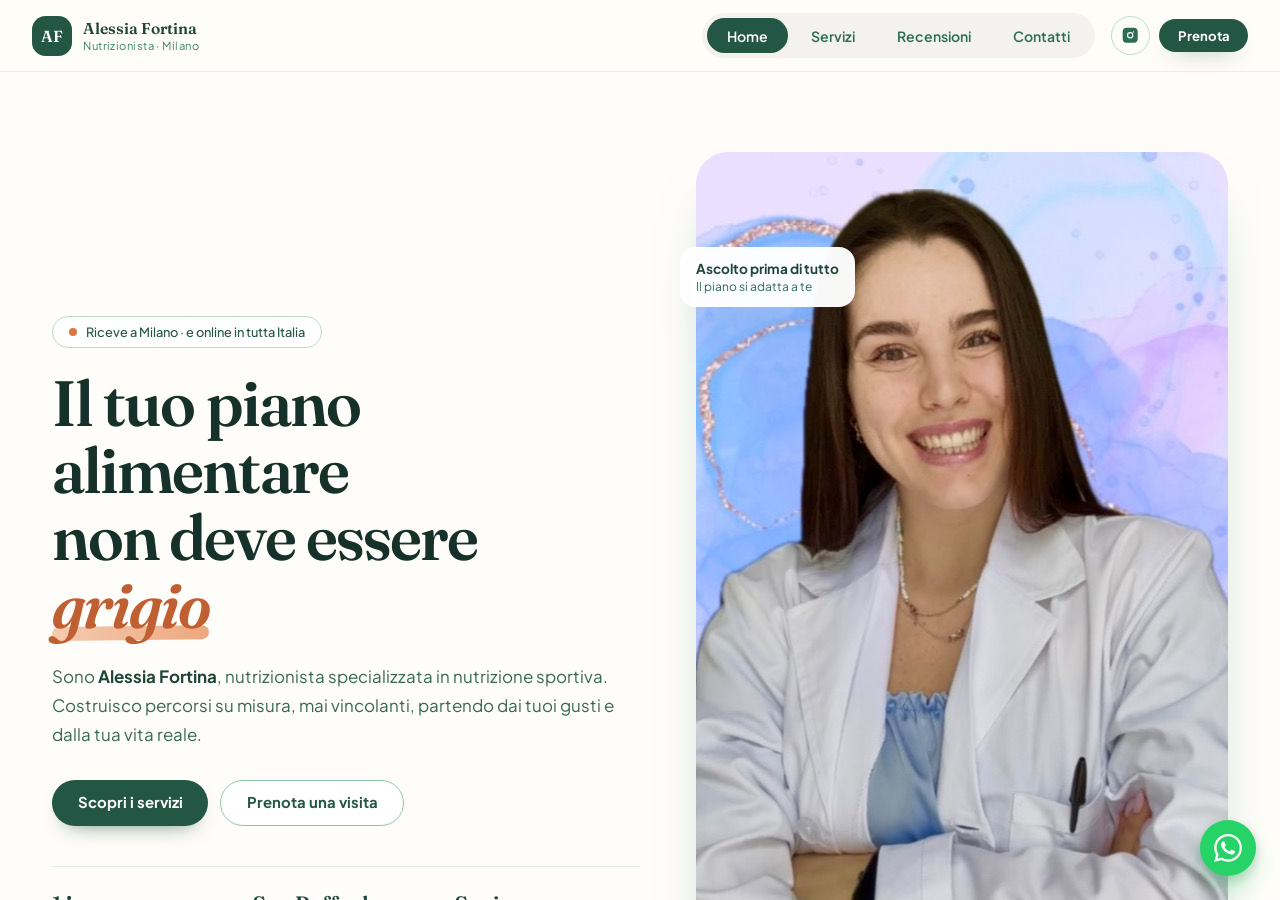
==== index.html @ 35c45318 "feat: add floating whatsapp CTA, service preselection and tax deductibility badges Pulsante WhatsApp" ====
<!DOCTYPE html>
<html lang="it">
<head>
<meta charset="UTF-8" />
<meta name="viewport" content="width=device-width, initial-scale=1.0, viewport-fit=cover" />
<title>Dott.ssa Alessia Fortina | Nutrizionista a Milano e online</title>
<meta name="description" content="Nutrizionista a Milano specializzata in nutrizione sportiva. Piani alimentari personalizzati, mai restrittivi, costruiti insieme a te. Visite in studio in Via Livigno 26 e consulenze online." />
<meta name="author" content="Dott.ssa Alessia Fortina" />
<meta name="robots" content="index, follow" />
<meta name="theme-color" content="#16302a" />

<!-- ==========================================================================
     URL ASSOLUTI — UNICO PUNTO DA AGGIORNARE AL PASSAGGIO AL DOMINIO CLIENTE.
     I social crawler (WhatsApp, Instagram, Facebook, X) NON risolvono i
     percorsi relativi: og:url, og:image e canonical devono restare assoluti.
     Al cambio dominio sostituire le occorrenze qui sotto con
     https://www.alessiafortinanutrizionista.it/ — vedi DEPLOY.md.
     ========================================================================== -->
<link rel="canonical" href="https://dancerinho.github.io/sito-nutrizionista/" />

<meta property="og:type" content="website" />
<meta property="og:site_name" content="Dott.ssa Alessia Fortina — Nutrizionista" />
<meta property="og:locale" content="it_IT" />
<meta property="og:url" content="https://dancerinho.github.io/sito-nutrizionista/" />
<meta property="og:title" content="Dott.ssa Alessia Fortina | Nutrizionista a Milano" />
<meta property="og:description" content="Piani alimentari su misura, mai «grigi». Nutrizione sportiva, percorsi vegetariani e consulenze online. Studio a Milano, Via Livigno 26." />
<meta property="og:image" content="https://dancerinho.github.io/sito-nutrizionista/assets/alessia-fortina.jpg" />
<meta property="og:image:width" content="949" />
<meta property="og:image:height" content="949" />
<meta property="og:image:alt" content="Dott.ssa Alessia Fortina, nutrizionista a Milano" />

<meta name="twitter:card" content="summary_large_image" />
<meta name="twitter:title" content="Dott.ssa Alessia Fortina | Nutrizionista a Milano" />
<meta name="twitter:description" content="Piani alimentari su misura, mai «grigi». Nutrizione sportiva, percorsi vegetariani e consulenze online." />
<meta name="twitter:image" content="https://dancerinho.github.io/sito-nutrizionista/assets/alessia-fortina.jpg" />

<link rel="preconnect" href="https://fonts.googleapis.com" />
<link rel="preconnect" href="https://fonts.gstatic.com" crossorigin />
<link rel="preconnect" href="https://images.unsplash.com" />
<link href="https://fonts.googleapis.com/css2?family=Fraunces:ital,opsz,wght@0,9..144,400;0,9..144,500;0,9..144,600;0,9..144,700;1,9..144,400;1,9..144,600&family=Plus+Jakarta+Sans:wght@300;400;500;600;700;800&display=swap" rel="stylesheet" />

<link rel="stylesheet" href="style.css?v=202609072112" />

<script type="application/ld+json">
{
  "@context": "https://schema.org",
  "@type": "Nutritionist",
  "name": "Dott.ssa Alessia Fortina",
  "description": "Nutrizionista a Milano specializzata in nutrizione sportiva. Piani alimentari personalizzati e consulenze online.",
  "url": "https://dancerinho.github.io/sito-nutrizionista/",
  "image": "https://dancerinho.github.io/sito-nutrizionista/assets/alessia-fortina.jpg",
  "address": {
    "@type": "PostalAddress",
    "streetAddress": "Via Livigno 26",
    "addressLocality": "Milano",
    "postalCode": "20158",
    "addressCountry": "IT"
  },
  "areaServed": "Milano",
  "availableService": [
    { "@type": "MedicalProcedure", "name": "Prima visita nutrizionale" },
    { "@type": "MedicalProcedure", "name": "Visita di controllo" },
    { "@type": "MedicalProcedure", "name": "Consulenza online" },
    { "@type": "MedicalProcedure", "name": "Piano nutrizionale personalizzato" },
    { "@type": "MedicalProcedure", "name": "Dieta per sportivi" },
    { "@type": "MedicalProcedure", "name": "Dieta vegetariana" },
    { "@type": "MedicalProcedure", "name": "Analisi della composizione corporea" },
    { "@type": "MedicalProcedure", "name": "Bioimpedenziometria" }
  ],
  "sameAs": [
    "https://www.instagram.com/nutrizionista_alessiafortina/",
    "https://www.miodottore.it/profilo/alessia-fortina"
  ]
}
</script>
</head>

<body>

<!-- ======================= TOP BAR ======================= -->
<header class="app-bar">
  <a draggable="false" class="brand" href="#home" data-nav="home">
    <span class="brand-mark">AF</span>
    <span class="brand-text">
      <span class="brand-name">Alessia Fortina</span>
      <span class="brand-role">Nutrizionista · Milano</span>
    </span>
  </a>

  <nav class="tabs" aria-label="Navigazione principale">
    <span class="tab-pill" aria-hidden="true"></span>
    <a draggable="false" href="#home"       data-nav="home"       class="tab">Home</a>
    <a draggable="false" href="#servizi"    data-nav="servizi"    class="tab">Servizi</a>
    <a draggable="false" href="#recensioni" data-nav="recensioni" class="tab">Recensioni</a>
    <a draggable="false" href="#contatti"   data-nav="contatti"   class="tab">Contatti</a>
  </nav>

  <div class="bar-actions">
    <a draggable="false" href="https://www.instagram.com/nutrizionista_alessiafortina/" target="_blank" rel="noopener"
       class="icon-btn" aria-label="Instagram di Alessia Fortina">
      <svg viewBox="0 0 24 24" fill="currentColor" aria-hidden="true"><path d="M12 2.16c3.2 0 3.58.01 4.85.07 3.25.15 4.77 1.69 4.92 4.92.06 1.27.07 1.65.07 4.85s-.01 3.58-.07 4.85c-.15 3.23-1.66 4.77-4.92 4.92-1.27.06-1.64.07-4.85.07s-3.58-.01-4.85-.07c-3.26-.15-4.77-1.7-4.92-4.92C2.17 15.58 2.16 15.2 2.16 12s.01-3.58.07-4.85c.15-3.23 1.66-4.77 4.92-4.92C8.42 2.17 8.8 2.16 12 2.16zm0 5.68a4.16 4.16 0 100 8.32 4.16 4.16 0 000-8.32zm0 6.86a2.7 2.7 0 110-5.4 2.7 2.7 0 010 5.4zm4.33-8a.97.97 0 100 1.94.97.97 0 000-1.94z"/></svg>
    </a>
    <a draggable="false" href="#contatti" data-nav="contatti" class="btn btn-primary btn-sm hide-mobile">Prenota</a>

    <button id="burger" class="burger" aria-label="Apri il menu" aria-expanded="false" aria-controls="drawer">
      <span></span><span></span><span></span>
    </button>
  </div>
</header>

<!-- ======================= DRAWER MOBILE ======================= -->
<div id="drawer" class="drawer" role="dialog" aria-modal="true" aria-label="Menu di navigazione" hidden>
  <nav class="drawer-nav">
    <a draggable="false" href="#home"       data-nav="home"       class="drawer-link"><span class="drawer-idx">01</span> Home</a>
    <a draggable="false" href="#servizi"    data-nav="servizi"    class="drawer-link"><span class="drawer-idx">02</span> Servizi</a>
    <a draggable="false" href="#recensioni" data-nav="recensioni" class="drawer-link"><span class="drawer-idx">03</span> Recensioni</a>
    <a draggable="false" href="#contatti"   data-nav="contatti"   class="drawer-link"><span class="drawer-idx">04</span> Contatti</a>
  </nav>
  <div class="drawer-foot">
    <a draggable="false" href="https://www.instagram.com/nutrizionista_alessiafortina/" target="_blank" rel="noopener">@nutrizionista_alessiafortina</a>
    <p>Metodo Salute · Via Livigno 26, Milano</p>
  </div>
</div>

<!-- ======================= APP ======================= -->
<main id="app">

<!-- ---------------------- VISTA: HOME ---------------------- -->
<section class="view" data-view="home" aria-label="Home">
  <div class="view-inner">

    <!-- ===== HERO ===== -->
    <div class="hero-grid">
      <div class="hero-copy">
        <span class="status-chip" data-anim="left">
          <span class="status-dot"></span> Riceve a Milano · e online in tutta Italia
        </span>

        <h1 class="hero-title" data-anim="left" data-delay="120">
          Il tuo piano alimentare<br />
          non deve essere <em>grigio</em>
        </h1>

        <p class="hero-sub" data-anim="left" data-delay="240">
          Sono <strong>Alessia Fortina</strong>, nutrizionista specializzata in nutrizione sportiva.
          Costruisco percorsi su misura, mai vincolanti, partendo dai tuoi gusti e dalla tua vita reale.
        </p>

        <div class="hero-cta" data-anim="left" data-delay="360">
          <a draggable="false" href="#servizi" data-nav="servizi" class="btn btn-primary">Scopri i servizi</a>
          <a draggable="false" href="#contatti" data-nav="contatti" class="btn btn-ghost">Prenota una visita</a>
        </div>

        <dl class="cred-row" data-anim="left" data-delay="480">
          <div><dt>14</dt><dd>recensioni verificate</dd></div>
          <div><dt>San Raffaele</dt><dd>Laurea Magistrale</dd></div>
          <div><dt>Sanis</dt><dd>Master nutrizione sportiva</dd></div>
        </dl>
      </div>

      <div class="hero-visual" data-anim="right" data-delay="120">
        <figure class="hero-frame">
          <img draggable="false" src="assets/alessia-fortina.jpg"
               alt="Ritratto della Dott.ssa Alessia Fortina, nutrizionista" width="949" height="949" loading="eager" />
        </figure>
        <span class="float-badge">
          <b>Ascolto prima di tutto</b>
          Il piano si adatta a te
        </span>
      </div>
    </div>

    <!-- ===== CHI SONO / FILOSOFIA ===== -->
    <section class="block" aria-labelledby="chi-sono-title">
      <header class="block-head">
        <span class="eyebrow" data-anim="left">Chi sono</span>
        <h2 id="chi-sono-title" class="block-title" data-anim="left" data-delay="120">
          Da anni nel mondo del fitness,<br />sempre dalla parte di chi <em>si mette in gioco</em>
        </h2>
      </header>

      <div class="bio-grid">
        <div class="bio-main">
          <p class="lede" data-anim="left" data-delay="120">
            Sono una nutrizionista e lavoro nel campo del fitness da anni. Sono giovane nel settore, ma è proprio
            questo che mi spinge a sperimentare, a mettermi in gioco e a costruire un legame vero con chi ho
            davanti: il risultato si raggiunge <strong>insieme</strong>, mai da soli.
          </p>

          <blockquote class="pull-quote" data-anim="left" data-delay="240">
            <p>Non uso piani alimentari <em>“grigi”</em> e troppo vincolanti: amo chi comunica, perché è così che
            riesco ad adattare e personalizzare al meglio.</p>
            <cite>— Dott.ssa Alessia Fortina</cite>
          </blockquote>
        </div>

        <div class="edu-stack" data-anim="right" data-delay="240">
          <div class="edu-card">
            <span class="edu-kicker">Formazione</span>
            <b>Università San Raffaele</b>
            <span>Laurea Magistrale in Nutrizione Umana, Roma</span>
          </div>
          <div class="edu-card edu-card--accent">
            <span class="edu-kicker">Specializzazione</span>
            <b>Sanis</b>
            <span>Master in Nutrizione Sportiva</span>
          </div>
        </div>
      </div>

      <div class="pillars">
        <div class="pillar" data-anim="up" data-delay="120">
          <b>Personalizzazione</b>
          <span>Il piano nasce dai tuoi gusti, dai tuoi orari e dai tuoi allenamenti.</span>
        </div>
        <div class="pillar" data-anim="up" data-delay="240">
          <b>Dialogo continuo</b>
          <span>Ci confrontiamo e correggiamo. Nessuna regola calata dall'alto.</span>
        </div>
        <div class="pillar" data-anim="up" data-delay="360">
          <b>Sostenibilità</b>
          <span>Risultati che restano, perché si integrano nella tua quotidianità.</span>
        </div>
      </div>
    </section>

    <!-- ===== IL METODO ===== -->
    <section class="block" aria-labelledby="metodo-title">
      <header class="block-head">
        <span class="eyebrow" data-anim="left">Come funziona</span>
        <h2 id="metodo-title" class="block-title" data-anim="left" data-delay="120">Il metodo, in <em>tre passi</em></h2>
      </header>

      <ol class="steps">
        <li class="step" data-anim="up" data-delay="120">
          <span class="step-n">01</span>
          <b>Primo colloquio e misurazioni</b>
          <p>Storia, abitudini e obiettivi. Poi misuriamo: composizione corporea e dati antropometrici.</p>
        </li>
        <li class="step" data-anim="up" data-delay="240">
          <span class="step-n">02</span>
          <b>Il piano, costruito su misura</b>
          <p>Vario e sostenibile, calibrato sui tuoi gusti e allenamenti, con alternative reali per ogni pasto.</p>
        </li>
        <li class="step" data-anim="up" data-delay="360">
          <span class="step-n">03</span>
          <b>Controlli e adattamenti</b>
          <p>Leggiamo i progressi e correggiamo ciò che non funziona. Il confronto costante fa la differenza.</p>
        </li>
      </ol>
    </section>

    <!-- ===== BANNER PUNTI DI FORZA ===== -->
    <aside class="banner" data-anim="up" data-delay="120">
      <div class="banner-copy">
        <h2>Pronta ad ascoltarti, <em>ovunque tu sia</em></h2>
        <p>In studio a Milano o in videochiamata. Percorsi per sportivi, piani vegetariani e programmi
           personalizzati anche in presenza di patologie accertate.</p>
      </div>
      <ul class="banner-points">
        <li>Nessuna dieta punitiva</li>
        <li>Piani adattati ai tuoi gusti</li>
        <li>Consulenze online da 50&thinsp;€</li>
      </ul>
      <a draggable="false" href="#servizi" data-nav="servizi" class="btn btn-accent">Esplora i servizi</a>
    </aside>

  </div>
</section>

<!-- ---------------------- VISTA: SERVIZI ---------------------- -->
<section class="view" data-view="servizi" aria-label="Servizi">
  <div class="view-inner">
    <header class="view-head">
      <span class="eyebrow" data-anim="left">Servizi e prestazioni</span>
      <h2 class="view-title" data-anim="left" data-delay="120">Percorsi che <em>partono da te</em></h2>
      <p class="view-sub" data-anim="left" data-delay="240">
        In studio a Milano o comodamente online. Ogni prestazione copre una fase diversa del percorso.
      </p>

      <aside class="tax-note" data-anim="up" data-delay="360">
        <span class="tax-note-ico" aria-hidden="true">
          <svg viewBox="0 0 24 24" fill="none" stroke="currentColor" stroke-width="1.8" stroke-linecap="round" stroke-linejoin="round">
            <path d="M9 12l2 2 4-4" />
            <path d="M12 3l7.5 3v5.5c0 4.4-3 8.3-7.5 9.5-4.5-1.2-7.5-5.1-7.5-9.5V6L12 3z" />
          </svg>
        </span>
        <p>
          <strong>Spesa sanitaria detraibile.</strong> Tutte le prestazioni e le visite nutrizionali sono
          esenti IVA (art. 10 DPR 633/72) e detraibili al 19% tramite Modello 730 / Redditi PF, senza
          obbligo di prescrizione medica e con pagamento tracciato.
        </p>
      </aside>
    </header>

    <!-- CATEGORIA 1 -->
    <section class="cat" aria-labelledby="cat-1">
      <div class="cat-head" data-anim="left" data-delay="120">
        <span class="cat-num">01</span>
        <h3 id="cat-1">Percorsi e visite</h3>
      </div>

      <div class="card-grid">
        <article class="svc" data-anim="up" data-delay="120">
          <div class="svc-media">
            <img draggable="false" src="https://images.unsplash.com/photo-1490645935967-10de6ba17061?auto=format&fit=crop&w=600&q=80" alt="Piatto sano e bilanciato" loading="lazy" />
          </div>
          <div class="svc-body">
            <span class="badge">Percorsi e visite</span>
            <h4>Prima visita nutrizionale</h4>
            <p>Anamnesi completa, abitudini, obiettivi e valutazione della composizione corporea. Si esce con una direzione chiara e condivisa.</p>
          </div>
          <div class="svc-foot">
            <div class="svc-price">
              <span class="price">120&thinsp;€ <small>60 min</small></span>
              <span class="tax-badge">Detraibile 19%</span>
            </div>
            <a draggable="false" href="#contatti" data-nav="contatti"
               data-service-target="prima-visita"
               class="btn btn-primary btn-sm svc-cta">Prenota questo percorso</a>
          </div>
        </article>

        <article class="svc svc--featured" data-anim="up" data-delay="240">
          <span class="ribbon">Il più richiesto</span>
          <div class="svc-media">
            <img draggable="false" src="https://images.unsplash.com/photo-1512621776951-a57141f2eefd?auto=format&fit=crop&w=600&q=80" alt="Alimentazione sana e bilanciata" loading="lazy" />
          </div>
          <div class="svc-body">
            <span class="badge badge--accent">Percorsi e visite</span>
            <h4>Visita di controllo</h4>
            <p>Rivediamo i dati, ascoltiamo cosa ha funzionato e adattiamo il piano. È qui che il programma diventa davvero tuo.</p>
          </div>
          <div class="svc-foot">
            <div class="svc-price">
              <span class="price">100&thinsp;€</span>
              <span class="tax-badge">Detraibile 19%</span>
            </div>
            <a draggable="false" href="#contatti" data-nav="contatti"
               data-service-target="controllo"
               class="btn btn-primary btn-sm svc-cta">Prenota questo percorso</a>
          </div>
        </article>

        <article class="svc" data-anim="up" data-delay="360">
          <div class="svc-media">
            <img draggable="false" src="https://images.unsplash.com/photo-1511690656952-34342bb7c2f2?auto=format&fit=crop&w=600&q=80" alt="Alimentazione consapevole" loading="lazy" />
          </div>
          <div class="svc-body">
            <span class="badge">Ovunque tu sia</span>
            <h4>Consulenza online</h4>
            <p>Stesso metodo, in videochiamata. Ideale se viaggi spesso o non sei a Milano.</p>
          </div>
          <div class="svc-foot">
            <div class="svc-price">
              <span class="price">50&thinsp;€</span>
              <span class="tax-badge">Detraibile 19%</span>
            </div>
            <a draggable="false" href="#contatti" data-nav="contatti"
               data-service-target="online"
               class="btn btn-primary btn-sm svc-cta">Prenota questo percorso</a>
          </div>
        </article>
      </div>
    </section>

    <!-- CATEGORIA 2 -->
    <section class="cat" aria-labelledby="cat-2">
      <div class="cat-head" data-anim="left" data-delay="120">
        <span class="cat-num">02</span>
        <h3 id="cat-2">Piani nutrizionali</h3>
      </div>

      <div class="card-grid">
        <article class="svc" data-anim="up" data-delay="120">
          <div class="svc-media">
            <img draggable="false" src="https://images.unsplash.com/photo-1546069901-ba9599a7e63c?auto=format&fit=crop&w=600&q=80" alt="Bowl di verdure e cereali" loading="lazy" />
          </div>
          <div class="svc-body">
            <span class="badge">Su misura</span>
            <h4>Piano nutrizionale personalizzato</h4>
            <p>Il programma costruito sulle tue esigenze, anche in presenza di patologie accertate documentate.</p>
          </div>
          <div class="svc-foot">
            <div class="svc-price">
              <span class="price">100&thinsp;€</span>
              <span class="tax-badge">Detraibile 19%</span>
            </div>
            <a draggable="false" href="#contatti" data-nav="contatti"
               data-service-target="piano-personalizzato"
               class="btn btn-primary btn-sm svc-cta">Richiedi questo percorso</a>
          </div>
        </article>

        <article class="svc" data-anim="up" data-delay="240">
          <div class="svc-media">
            <img draggable="false" src="https://images.unsplash.com/photo-1558017487-06bf9f82613a?auto=format&fit=crop&w=600&q=80" alt="Attrezzi per l'allenamento" loading="lazy" />
          </div>
          <div class="svc-body">
            <span class="badge badge--dark">Sport &amp; performance</span>
            <h4>Dieta per sportivi</h4>
            <p>Nutrizione calibrata su carichi, timing e obiettivi di performance o composizione corporea.</p>
          </div>
          <div class="svc-foot">
            <div class="svc-price">
              <span class="price">120&thinsp;€</span>
              <span class="tax-badge">Detraibile 19%</span>
            </div>
            <a draggable="false" href="#contatti" data-nav="contatti"
               data-service-target="sportivi"
               class="btn btn-primary btn-sm svc-cta">Richiedi questo percorso</a>
          </div>
        </article>

        <article class="svc" data-anim="up" data-delay="360">
          <div class="svc-media">
            <img draggable="false" src="https://images.unsplash.com/photo-1466637574441-749b8f19452f?auto=format&fit=crop&w=600&q=80" alt="Verdure fresche di stagione" loading="lazy" />
          </div>
          <div class="svc-body">
            <span class="badge">Scelta etica</span>
            <h4>Dieta vegetariana</h4>
            <p>Equilibrio di proteine, ferro e B12 senza rinunciare alla tua scelta etica o alimentare.</p>
          </div>
          <div class="svc-foot">
            <div class="svc-price">
              <span class="price">120&thinsp;€</span>
              <span class="tax-badge">Detraibile 19%</span>
            </div>
            <a draggable="false" href="#contatti" data-nav="contatti"
               data-service-target="vegetariana"
               class="btn btn-primary btn-sm svc-cta">Richiedi questo percorso</a>
          </div>
        </article>
      </div>
    </section>

    <!-- CATEGORIA 3 -->
    <section class="cat" aria-labelledby="cat-3">
      <div class="cat-head" data-anim="left" data-delay="120">
        <span class="cat-num">03</span>
        <h3 id="cat-3">Valutazioni strumentali</h3>
      </div>

      <p class="cat-intro" data-anim="left" data-delay="120">
        Dati oggettivi per leggere i progressi, oltre il numero sulla bilancia.
      </p>

      <div class="card-grid card-grid--two">
        <article class="svc svc--plain" data-anim="up" data-delay="240">
          <div class="svc-body">
            <span class="svc-ico" aria-hidden="true">
              <svg viewBox="0 0 24 24" fill="none" stroke="currentColor" stroke-width="1.8" stroke-linecap="round" stroke-linejoin="round">
                <path d="M4 20h16" /><path d="M7.5 20v-6" /><path d="M12 20V5" /><path d="M16.5 20v-9" />
              </svg>
            </span>
            <span class="badge">Valutazione</span>
            <h4>Analisi della composizione corporea</h4>
            <p>Massa magra, massa grassa e distribuzione: la fotografia reale del tuo corpo, non solo il peso.</p>
          </div>
          <div class="svc-foot">
            <div class="svc-price">
              <span class="price">80&thinsp;€</span>
              <span class="tax-badge">Detraibile 19%</span>
            </div>
            <a draggable="false" href="#contatti" data-nav="contatti"
               data-service-target="composizione-corporea"
               class="btn btn-primary btn-sm svc-cta">Prenota questo percorso</a>
          </div>
        </article>

        <article class="svc svc--plain" data-anim="up" data-delay="360">
          <div class="svc-body">
            <span class="svc-ico" aria-hidden="true">
              <svg viewBox="0 0 24 24" fill="none" stroke="currentColor" stroke-width="1.8" stroke-linecap="round" stroke-linejoin="round">
                <path d="M3 12h3.5l2-6 4 12 2.5-6H21" />
              </svg>
            </span>
            <span class="badge">Valutazione</span>
            <h4>Bioimpedenziometria</h4>
            <p>Analisi dell'idratazione e dei compartimenti corporei: rapida, indolore e non invasiva.</p>
          </div>
          <div class="svc-foot">
            <div class="svc-price">
              <span class="price">80&thinsp;€</span>
              <span class="tax-badge">Detraibile 19%</span>
            </div>
            <a draggable="false" href="#contatti" data-nav="contatti"
               data-service-target="bioimpedenziometria"
               class="btn btn-primary btn-sm svc-cta">Prenota questo percorso</a>
          </div>
        </article>
      </div>
    </section>

    <p class="fine-print" data-anim="up" data-delay="240">
      I prezzi indicati sono quelli pubblicati sul profilo MioDottore e possono variare in base al percorso concordato.
    </p>
  </div>
</section>

<!-- ---------------------- VISTA: RECENSIONI ---------------------- -->
<section class="view view--dark" data-view="recensioni" aria-label="Recensioni">
  <div class="view-inner">
    <header class="view-head view-head--split">
      <div>
        <span class="eyebrow eyebrow--light" data-anim="left">Dicono di me</span>
        <h2 class="view-title view-title--light" data-anim="left" data-delay="120">
          Le parole di chi <em>ha già iniziato</em>
        </h2>
      </div>
      <a draggable="false" href="https://www.miodottore.it/profilo/alessia-fortina#profile-reviews" target="_blank" rel="noopener"
         class="verify-badge" data-anim="right" data-delay="240">
        <span class="verify-star" aria-hidden="true">★</span>
        <span class="verify-text">
          <b>14 recensioni verificate</b>
          <span>Leggile tutte su MioDottore →</span>
        </span>
      </a>
    </header>

    <div class="quotes">
      <figure class="quote" data-anim="up" data-delay="120">
        <blockquote>Competente, preparata e disponibile. La migliore nutrizionista che ho trovato. Ha sempre una parola gentile anche quando le cose non vanno come dovrebbero, incoraggia e sprona a proseguire il percorso intrapreso. Adatta il piano ai gusti, alle capacità (le mie molto scarse!) espresse ed è così più facile da seguire.</blockquote>
        <figcaption><span class="avatar">EP</span><span class="who"><b>EP</b><small>Visita di controllo · 12 marzo 2025</small></span></figcaption>
      </figure>

      <figure class="quote" data-anim="up" data-delay="240">
        <blockquote>Giovane nutrizionista molto preparata e piena di entusiasmo e empatia. Per scelta etica sono vegana e ho trovato molta preparazione sull'argomento. Esci dal controllo motivata e questo aiuta per il raggiungimento dell'obiettivo! Brava Alessia!</blockquote>
        <figcaption><span class="avatar">TP</span><span class="who"><b>Tiziana d.P</b><small>Visita di controllo · 8 marzo 2025</small></span></figcaption>
      </figure>

      <figure class="quote" data-anim="up" data-delay="360">
        <blockquote>Indiscutibile competenza. Capace nell'ascolto e nella lettura dei dati bio/antropometrici e successiva definizione degli obiettivi di salute ed estetici, mediante piani nutrizionali sani, gustosi, vari e soprattutto sostenibili. Massima disponibilità. Consigliatissima!!!</blockquote>
        <figcaption><span class="avatar">ET</span><span class="who"><b>E.T.</b><small>Visita di controllo · 8 marzo 2025</small></span></figcaption>
      </figure>

      <figure class="quote" data-anim="up" data-delay="480">
        <blockquote>La dottoressa riesce a capire bene il tuo punto di partenza per una dieta più equilibrata. Così, insieme alla palestra, ho perso gradualmente 15 kili da oltre sei mesi e sto molto meglio.</blockquote>
        <figcaption><span class="avatar">FB</span><span class="who"><b>FB</b><small>Prima visita nutrizionale · 21 dicembre 2024</small></span></figcaption>
      </figure>

      <figure class="quote" data-anim="up" data-delay="600">
        <blockquote>Ho chiesto aiuto ad Alessia per una dieta sportiva mirata al raggiungimento di un obiettivo a breve termine. Abbiamo iniziato da poco, ma i risultati non hanno tardato ad arrivare. Consiglio assolutamente per professionalità, empatia ed efficacia.</blockquote>
        <figcaption><span class="avatar">C</span><span class="who"><b>Christian</b><small>Dieta per sportivi · 21 dicembre 2024</small></span></figcaption>
      </figure>

      <figure class="quote" data-anim="up" data-delay="600">
        <blockquote>Prima visita e prima impressione più che positiva! Gentile, professionale e soprattutto disponibile all'ascolto, cosa rara al giorno d'oggi! Non vedo l'ora di scoprire come mi aiuterà ad ottenere i risultati desiderati!</blockquote>
        <figcaption><span class="avatar">GP</span><span class="who"><b>Giulia Priscilla</b><small>Consulenza online · 11 febbraio 2025</small></span></figcaption>
      </figure>
    </div>

    <div class="quotes-cta" data-anim="up" data-delay="240">
      <a draggable="false" href="#contatti" data-nav="contatti" class="btn btn-accent">Inizia il tuo percorso</a>
    </div>
  </div>
</section>

<!-- ---------------------- VISTA: CONTATTI ---------------------- -->
<section class="view" data-view="contatti" aria-label="Contatti">
  <div class="view-inner">
    <header class="view-head">
      <span class="eyebrow" data-anim="left">Contatti e prenotazioni</span>
      <h2 class="view-title" data-anim="left" data-delay="120">Parliamone <em>insieme</em></h2>
      <p class="view-sub" data-anim="left" data-delay="240">
        Raccontami il tuo obiettivo: ti rispondo personalmente per capire quale percorso ha più senso per te.
      </p>
    </header>

    <div class="contact-grid">
      <div class="contact-form-wrap" data-anim="left" data-delay="240">
        <form id="contact-form" novalidate>
          <div class="field-row">
            <div class="field">
              <label for="name">Nome e cognome</label>
              <input type="text" id="name" name="name" placeholder="Come ti chiami?" required />
              <p class="err" data-error-for="name"></p>
            </div>
            <div class="field">
              <label for="email">Email</label>
              <input type="email" id="email" name="email" placeholder="latua@email.com" required />
              <p class="err" data-error-for="email"></p>
            </div>
          </div>

          <div class="field">
            <label for="servizio">Di cosa hai bisogno?</label>
            <select id="servizio" name="servizio">
              <option value="prima-visita">Prima visita nutrizionale</option>
              <option value="controllo">Visita di controllo</option>
              <option value="online">Consulenza online</option>
              <option value="piano-personalizzato">Piano nutrizionale personalizzato</option>
              <option value="sportivi">Dieta per sportivi</option>
              <option value="vegetariana">Dieta vegetariana</option>
              <option value="composizione-corporea">Analisi della composizione corporea</option>
              <option value="bioimpedenziometria">Bioimpedenziometria</option>
              <option value="altro">Altro / informazioni</option>
            </select>
          </div>

          <div class="field">
            <label for="message">Messaggio</label>
            <textarea id="message" name="message" rows="4" placeholder="Raccontami il tuo obiettivo e da dove parti..." required></textarea>
            <p class="err" data-error-for="message"></p>
          </div>

          <label class="check">
            <input type="checkbox" id="privacy" name="privacy" required />
            <span>Ho letto e accetto il trattamento dei miei dati personali per essere ricontattato/a.</span>
          </label>
          <p class="err" data-error-for="privacy"></p>

          <button type="submit" class="btn btn-primary btn-block">Invia richiesta</button>
          <p id="form-feedback" class="form-feedback" role="status" hidden></p>

          <p class="fiscal-note">
            Le prestazioni sono esenti IVA (art. 10 DPR 633/72) e detraibili al 19% in dichiarazione dei
            redditi. Per usufruire della detrazione il pagamento deve essere tracciato (bancomat, carta o
            bonifico): riceverai regolare fattura sanitaria.
          </p>
        </form>
      </div>

      <aside class="contact-side" data-anim="right" data-delay="360">
        <div class="info-card">
          <h3>Dove ricevo</h3>

          <div class="info-row">
            <span class="info-ico" aria-hidden="true">
              <svg viewBox="0 0 24 24" fill="none" stroke="currentColor" stroke-width="1.8"><path stroke-linecap="round" stroke-linejoin="round" d="M17.66 16.66L13.41 20.9a2 2 0 01-2.83 0l-4.24-4.24a8 8 0 1111.32 0z"/><circle cx="12" cy="11" r="3"/></svg>
            </span>
            <div class="info-text">
              <b>Metodo Salute</b>
              <span>Via Livigno 26 – 20158 Milano</span>
              <a draggable="false" href="https://www.google.com/maps/search/?api=1&query=Via+Livigno+26+20158+Milano" target="_blank" rel="noopener" class="link-accent">Apri in Google Maps →</a>
            </div>
          </div>

          <div class="info-row">
            <span class="info-ico" aria-hidden="true">
              <svg viewBox="0 0 24 24" fill="none" stroke="currentColor" stroke-width="1.8"><path stroke-linecap="round" stroke-linejoin="round" d="M15 10l4.55-2.28A1 1 0 0121 8.6v6.8a1 1 0 01-1.45.89L15 14M5 18h8a2 2 0 002-2V8a2 2 0 00-2-2H5a2 2 0 00-2 2v8a2 2 0 002 2z"/></svg>
            </span>
            <div class="info-text">
              <b>Consulenze online</b>
              <span>In videochiamata, ovunque tu sia in Italia.</span>
            </div>
          </div>

          <div class="info-row">
            <span class="info-ico" aria-hidden="true">
              <svg viewBox="0 0 24 24" fill="none" stroke="currentColor" stroke-width="1.8"><path stroke-linecap="round" stroke-linejoin="round" d="M3 8l7.89 5.26a2 2 0 002.22 0L21 8M5 19h14a2 2 0 002-2V7a2 2 0 00-2-2H5a2 2 0 00-2 2v10a2 2 0 002 2z"/></svg>
            </span>
            <div class="info-text">
              <b>Email e telefono</b>
              <!-- TODO: sostituire con i recapiti reali prima della pubblicazione -->
              <span>[inserire email di contatto]</span>
              <span>[inserire numero di telefono]</span>
            </div>
          </div>

          <!-- SOSTITUIRE CON IL NUMERO REALE DELLA DOTTORESSA (stesso del pulsante flottante) -->
          <a draggable="false" class="btn btn-whatsapp"
             href="https://wa.me/390000000000?text=Salve%20Dott.ssa%20Fortina%2C%20vorrei%20richiedere%20informazioni%20per%20un%20percorso%20nutrizionale."
             target="_blank" rel="noopener">
            <svg viewBox="0 0 24 24" fill="currentColor" aria-hidden="true">
              <path d="M17.472 14.382c-.297-.149-1.758-.867-2.03-.967-.273-.099-.471-.148-.67.15-.197.297-.767.966-.94 1.164-.173.199-.347.223-.644.075-.297-.15-1.255-.463-2.39-1.475-.883-.788-1.48-1.761-1.653-2.059-.173-.297-.018-.458.13-.606.134-.133.298-.347.446-.52.149-.174.198-.298.298-.497.099-.198.05-.371-.025-.52-.075-.149-.669-1.612-.916-2.207-.242-.579-.487-.5-.669-.51-.173-.008-.371-.01-.57-.01-.198 0-.52.074-.792.372-.272.297-1.04 1.016-1.04 2.479 0 1.462 1.065 2.875 1.213 3.074.149.198 2.096 3.2 5.077 4.487.709.306 1.262.489 1.694.625.712.227 1.36.195 1.871.118.571-.085 1.758-.719 2.006-1.413.248-.694.248-1.289.173-1.413-.074-.124-.272-.198-.57-.347m-5.421 7.403h-.004a9.87 9.87 0 0 1-5.031-1.378l-.361-.214-3.741.982.998-3.648-.235-.374a9.86 9.86 0 0 1-1.51-5.26c.001-5.45 4.436-9.884 9.888-9.884 2.64 0 5.122 1.03 6.988 2.898a9.825 9.825 0 0 1 2.893 6.994c-.003 5.45-4.437 9.884-9.885 9.884m8.413-18.297A11.815 11.815 0 0 0 12.05 0C5.495 0 .16 5.335.157 11.892c0 2.096.547 4.142 1.588 5.945L.057 24l6.305-1.654a11.882 11.882 0 0 0 5.683 1.448h.005c6.554 0 11.89-5.335 11.893-11.893a11.821 11.821 0 0 0-3.48-8.413Z"/>
            </svg>
            Scrivimi su WhatsApp
          </a>

          <div class="info-links">
            <a draggable="false" href="https://www.miodottore.it/profilo/alessia-fortina" target="_blank" rel="noopener" class="btn btn-outline">MioDottore</a>
            <a draggable="false" href="https://www.instagram.com/nutrizionista_alessiafortina/" target="_blank" rel="noopener" class="btn btn-outline">Instagram</a>
          </div>
        </div>

        <div class="map-panel">
          <div class="map-embed">
            <iframe id="map-frame"
              src="https://maps.google.com/maps?q=Via+Livigno+26+Milano&t=&z=15&ie=UTF8&iwloc=&output=embed"
              title="Mappa dello studio Metodo Salute in Via Livigno 26, Milano"
              loading="lazy" referrerpolicy="no-referrer-when-downgrade"
              allowfullscreen></iframe>
          </div>

          <div class="map-actions">
            <button type="button" id="locate-btn" class="btn btn-outline btn-sm">
              <svg viewBox="0 0 24 24" fill="none" stroke="currentColor" stroke-width="1.8" stroke-linecap="round" stroke-linejoin="round" aria-hidden="true">
                <circle cx="12" cy="12" r="3.2" /><circle cx="12" cy="12" r="8" />
                <path d="M12 1.6v2.6M12 19.8v2.6M22.4 12h-2.6M4.2 12H1.6" />
              </svg>
              <span id="locate-label">Percorso da dove sei</span>
            </button>
            <a draggable="false" id="map-external"
               href="https://www.google.com/maps/dir/?api=1&destination=Via+Livigno+26+20158+Milano"
               target="_blank" rel="noopener" class="map-link">Apri in Google Maps ↗</a>
          </div>

          <p id="map-status" class="map-status" role="status" hidden></p>
        </div>
      </aside>
    </div>

    <footer class="app-foot" data-anim="up" data-delay="480">
      <p>© <span id="year">2026</span> Dott.ssa Alessia Fortina · P.IVA [da inserire]</p>
      <p>Prestazioni sanitarie esenti IVA e detraibili al 19% con pagamento tracciato.</p>
      <p>Le recensioni riportate provengono dal profilo pubblico MioDottore.</p>
    </footer>
  </div>
</section>

</main>

<!-- ======================= WHATSAPP FLOTTANTE ======================= -->
<!-- SOSTITUIRE CON IL NUMERO REALE DELLA DOTTORESSA
     Formato: prefisso internazionale senza + e senza spazi.
     Esempio per un numero italiano 333 1234567 -> 393331234567
     Il numero va aggiornato anche nel pulsante WhatsApp della scheda
     "Dove ricevo", nella vista Contatti. -->
<a draggable="false"
   class="fab-whatsapp"
   href="https://wa.me/390000000000?text=Salve%20Dott.ssa%20Fortina%2C%20vorrei%20richiedere%20informazioni%20per%20un%20percorso%20nutrizionale."
   target="_blank" rel="noopener"
   aria-label="Scrivimi su WhatsApp">
  <span class="fab-tip" aria-hidden="true">Scrivimi su WhatsApp</span>
  <svg viewBox="0 0 24 24" fill="currentColor" aria-hidden="true">
    <path d="M17.472 14.382c-.297-.149-1.758-.867-2.03-.967-.273-.099-.471-.148-.67.15-.197.297-.767.966-.94 1.164-.173.199-.347.223-.644.075-.297-.15-1.255-.463-2.39-1.475-.883-.788-1.48-1.761-1.653-2.059-.173-.297-.018-.458.13-.606.134-.133.298-.347.446-.52.149-.174.198-.298.298-.497.099-.198.05-.371-.025-.52-.075-.149-.669-1.612-.916-2.207-.242-.579-.487-.5-.669-.51-.173-.008-.371-.01-.57-.01-.198 0-.52.074-.792.372-.272.297-1.04 1.016-1.04 2.479 0 1.462 1.065 2.875 1.213 3.074.149.198 2.096 3.2 5.077 4.487.709.306 1.262.489 1.694.625.712.227 1.36.195 1.871.118.571-.085 1.758-.719 2.006-1.413.248-.694.248-1.289.173-1.413-.074-.124-.272-.198-.57-.347m-5.421 7.403h-.004a9.87 9.87 0 0 1-5.031-1.378l-.361-.214-3.741.982.998-3.648-.235-.374a9.86 9.86 0 0 1-1.51-5.26c.001-5.45 4.436-9.884 9.888-9.884 2.64 0 5.122 1.03 6.988 2.898a9.825 9.825 0 0 1 2.893 6.994c-.003 5.45-4.437 9.884-9.885 9.884m8.413-18.297A11.815 11.815 0 0 0 12.05 0C5.495 0 .16 5.335.157 11.892c0 2.096.547 4.142 1.588 5.945L.057 24l6.305-1.654a11.882 11.882 0 0 0 5.683 1.448h.005c6.554 0 11.89-5.335 11.893-11.893a11.821 11.821 0 0 0-3.48-8.413Z"/>
  </svg>
</a>

<script src="script.js?v=202609072112"></script>
</body>
</html>
---- style.css ----
/* =========================================================
   Dott.ssa Alessia Fortina — Web app a viste
   CSS autonomo (nessuna dipendenza da framework)
   ========================================================= */

:root {
  --brand-900:#16302a; --brand-800:#1f453a; --brand-700:#245646; --brand-600:#2c6c56;
  --brand-500:#3d876c; --brand-400:#5da489; --brand-300:#8fc4ad; --brand-200:#bcddcd;
  --brand-100:#dceee5; --brand-50:#f2f8f5;
  --acc-700:#9e4a29; --acc-600:#c05f31; --acc-500:#d97642; --acc-400:#e58b5b;
  --acc-300:#eda87f; --acc-200:#f4cbb0; --acc-100:#fae7d8; --acc-50:#fdf5ef;
  --cream-50:#fffdf9; --cream-100:#fdf8f0; --cream-200:#f7efe1;

  --bar-h: 4.5rem;
  --ease: cubic-bezier(0.16, 1, 0.3, 1);          /* transizione tra viste */
  --ease-enter: cubic-bezier(0.22, 1, 0.36, 1);   /* entrata degli elementi */
  --dur-enter: .8s;
  --shadow-sm: 0 2px 10px -4px rgba(22,48,42,.18);
  --shadow-md: 0 18px 36px -24px rgba(22,48,42,.45);
  --shadow-lg: 0 30px 55px -28px rgba(22,48,42,.55);
}

* { box-sizing: border-box; }

html, body {
  height: 100%;
  margin: 0;
  overflow: hidden;
  overflow-x: hidden;
  overscroll-behavior: none;
}

body {
  font-family: "Plus Jakarta Sans", system-ui, -apple-system, sans-serif;
  background: var(--cream-50);
  color: var(--brand-900);
  -webkit-font-smoothing: antialiased;
}

h1, h2, h3, h4 { font-family: "Fraunces", Georgia, serif; font-weight: 600; }
img { max-width: 100%; display: block; }
a { text-decoration: none; color: inherit; }
ul, ol { margin: 0; padding: 0; list-style: none; }

::selection { background: var(--acc-200); color: var(--brand-900); }
:focus-visible { outline: 2px solid var(--acc-500); outline-offset: 3px; border-radius: 6px; }

/* iOS: il tocco prolungato su un link apre l'anteprima della destinazione.
   Sui link interni (#home, #servizi…) l'anteprima è il sito stesso, che
   compare come riquadro bianco sopra la pagina. Va disattivata su tutti gli
   elementi di navigazione; il testo dei contenuti resta selezionabile. */
a, button {
  -webkit-tap-highlight-color: transparent;
  tap-highlight-color: transparent;
}
.drawer-link, .tab, .btn, .brand, .icon-btn, .burger, .hub-card {
  -webkit-touch-callout: none;
  -webkit-user-select: none;
  user-select: none;
}

/* Il tocco prolungato avvia anche una sessione di drag: iOS solleva uno
   snapshot dell'elemento su una card bianca e, essendo il drawer
   semitrasparente, nello snapshot traspare la vista sottostante.
   touch-callout da solo non lo impedisce, serve bloccare il trascinamento. */
a, img, .drawer-link, .tab, .btn, .brand, .icon-btn, .hub-card {
  -webkit-user-drag: none;
  user-drag: none;
}
a, button { touch-action: manipulation; }

/* ============================ TOP BAR ============================ */
.app-bar {
  position: fixed;
  inset: 0 0 auto 0;
  z-index: 60;
  min-height: var(--bar-h);
  display: flex;
  align-items: center;
  gap: 1rem;
  padding: 0 1.5rem;
  padding-top: env(safe-area-inset-top);
  background: rgba(255, 253, 249, 0.86);
  backdrop-filter: blur(16px);
  -webkit-backdrop-filter: blur(16px);
  border-bottom: 1px solid rgba(22, 48, 42, 0.08);
}
@media (min-width: 768px) { .app-bar { padding-left: 2rem; padding-right: 2rem; } }
@media (max-width: 380px) { .app-bar { padding-left: 1rem; padding-right: 1rem; } }

.brand { display: flex; align-items: center; gap: .7rem; margin-right: auto; }
.brand-mark {
  display: grid; place-items: center;
  width: 2.5rem; height: 2.5rem;
  border-radius: .85rem;
  background: var(--brand-700); color: var(--cream-50);
  font-family: "Fraunces", serif; font-weight: 600;
}
.brand-name { display: block; font-family: "Fraunces", serif; font-weight: 600; font-size: .98rem; color: var(--brand-800); }
.brand-role { display: block; font-size: .7rem; letter-spacing: .04em; color: var(--brand-500); }
@media (max-width: 420px) { .brand-text { display: none; } }

.tabs {
  position: relative;
  display: none; align-items: center; gap: .15rem;
  padding: .3rem;
  border-radius: 999px;
  background: rgba(22, 48, 42, 0.05);
}
/* Le tab compaiono solo da laptop: su iPad portrait resta il drawer,
   così le voci non collidono con logo e CTA. */
@media (min-width: 1000px) { .tabs { display: flex; } }

.tab {
  position: relative; z-index: 1;
  padding: .55rem .95rem;
  border-radius: 999px;
  font-size: .85rem; font-weight: 600;
  white-space: nowrap;
  color: var(--brand-600);
  transition: color .3s var(--ease);
}
@media (min-width: 1180px) { .tab { padding: .55rem 1.25rem; font-size: .88rem; } }
.tab:hover { color: var(--brand-900); }
.tab.is-active { color: var(--cream-50); }

.tab-pill {
  position: absolute; z-index: 0;
  top: .3rem; bottom: .3rem; left: 0;
  border-radius: 999px;
  background: var(--brand-700);
  opacity: 0;
  transition: transform .5s var(--ease), width .5s var(--ease), opacity .3s;
}
.tab-pill.ready { opacity: 1; }

.bar-actions { display: flex; align-items: center; gap: .6rem; }

.icon-btn {
  display: grid; place-items: center;
  width: 2.4rem; height: 2.4rem;
  border-radius: 999px;
  border: 1px solid var(--brand-200);
  color: var(--brand-600);
  transition: transform .3s var(--ease), border-color .3s, color .3s;
}
.icon-btn svg { width: 1.15rem; height: 1.15rem; }
.icon-btn:hover { transform: translateY(-2px); border-color: var(--brand-400); color: var(--brand-800); }
@media (max-width: 767px) { .icon-btn, .hide-mobile { display: none; } }

.burger {
  position: relative;
  width: 2.75rem; height: 2.75rem;
  border: 1px solid var(--brand-200);
  border-radius: .8rem;
  background: transparent;
  cursor: pointer;
}
@media (min-width: 1000px) { .burger { display: none; } }

.burger span {
  position: absolute; left: 50%; top: 50%;
  width: 1.15rem; height: 2px; margin-left: -.575rem;
  border-radius: 2px; background: var(--brand-800);
  transition: transform .45s var(--ease), opacity .25s var(--ease);
}
.burger span:nth-child(1) { transform: translateY(-6px); }
.burger span:nth-child(3) { transform: translateY(6px); }
.burger.is-open span:nth-child(1) { transform: translateY(0) rotate(45deg); }
.burger.is-open span:nth-child(2) { opacity: 0; transform: scaleX(.2); }
.burger.is-open span:nth-child(3) { transform: translateY(0) rotate(-45deg); }

/* ============================ DRAWER ============================ */
.drawer {
  position: fixed; inset: 0; z-index: 55;
  display: flex; flex-direction: column; justify-content: center;
  padding: calc(var(--bar-h) + 2rem) 1.75rem 2rem;
  background: rgba(22, 48, 42, 0.75);
  backdrop-filter: blur(22px);
  -webkit-backdrop-filter: blur(22px);
  opacity: 0;
  transition: opacity .4s var(--ease);
}
.drawer[hidden] { display: none; }
.drawer.is-open { opacity: 1; }

/* Con il drawer aperto la barra non deve restare chiara sopra l'overlay
   scuro: diventa trasparente e i suoi elementi passano al negativo. */
body.drawer-open .app-bar {
  background: transparent;
  border-bottom-color: transparent;
  backdrop-filter: none;
  -webkit-backdrop-filter: none;
}
body.drawer-open .brand-mark { background: var(--acc-400); color: #4a2415; }
body.drawer-open .brand-name { color: var(--cream-50); }
body.drawer-open .brand-role { color: rgba(220, 238, 229, .7); }
body.drawer-open .burger { border-color: rgba(255, 255, 255, .35); }
body.drawer-open .burger span { background: var(--cream-50); }

.drawer-nav { display: flex; flex-direction: column; gap: .25rem; }
.drawer-link {
  display: flex; align-items: baseline; gap: 1rem;
  padding: .9rem 0;
  border-bottom: 1px solid rgba(255,255,255,.12);
  font-family: "Fraunces", serif; font-size: 2rem; font-weight: 600;
  color: var(--cream-50);
  opacity: 0; transform: translateY(28px);
}
.drawer.is-open .drawer-link { animation: drawerIn .6s var(--ease) forwards; }
.drawer.is-open .drawer-link:nth-child(1) { animation-delay: .08s; }
.drawer.is-open .drawer-link:nth-child(2) { animation-delay: .15s; }
.drawer.is-open .drawer-link:nth-child(3) { animation-delay: .22s; }
.drawer.is-open .drawer-link:nth-child(4) { animation-delay: .29s; }
@keyframes drawerIn { to { opacity: 1; transform: translateY(0); } }

.drawer-link.is-active { color: var(--acc-300); }
.drawer-idx {
  font-family: "Plus Jakarta Sans", sans-serif;
  font-size: .72rem; font-weight: 700; letter-spacing: .16em;
  color: var(--acc-300);
}
.drawer-foot { margin-top: 2.5rem; font-size: .85rem; color: rgba(220,238,229,.7); }
.drawer-foot a { color: var(--acc-300); font-weight: 600; }
.drawer-foot p { margin: .4rem 0 0; }

/* ============================ VISTE ============================ */
#app {
  position: fixed;
  top: calc(var(--bar-h) + env(safe-area-inset-top));
  right: 0; bottom: 0; left: 0;
  overflow: hidden;
  overflow-x: hidden;
}

.view {
  position: absolute; inset: 0;
  overflow-y: auto; overflow-x: hidden;
  -webkit-overflow-scrolling: touch;
  overscroll-behavior: contain;
  visibility: hidden; opacity: 0;
  pointer-events: none;
  will-change: transform, opacity;
}
.view.is-active {
  visibility: visible; opacity: 1;
  transform: translate3d(0,0,0);
  pointer-events: auto;
  transition: opacity .5s var(--ease), transform .55s var(--ease);
}
.view.is-entering      { visibility: visible; opacity: 0; transform: translate3d(6%,0,0);  transition: none; }
.view.is-entering-back { visibility: visible; opacity: 0; transform: translate3d(-6%,0,0); transition: none; }
.view.is-leaving {
  visibility: visible; opacity: 0; transform: translate3d(-6%,0,0);
  transition: opacity .35s var(--ease), transform .4s var(--ease);
}
.view.is-leaving-back { transform: translate3d(6%,0,0); }

.view--dark { background: var(--brand-900); color: var(--cream-100); }

/* Respiro verticale generoso: l'header è già escluso da #app,
   questo padding aggiunge l'aria che mancava sotto la barra. */
.view-inner {
  max-width: 1240px; margin: 0 auto;
  overflow-x: hidden;
  padding: 4rem 1.5rem 5rem;
  padding-bottom: calc(5rem + env(safe-area-inset-bottom));
}
@media (min-width: 768px) { .view-inner { padding: 5rem 2rem 5rem; } }
@media (max-width: 380px) { .view-inner { padding-left: 1rem; padding-right: 1rem; } }

/* --- Animazioni sfalsate ---
   Escursione ampia (±80px) con curva morbida: l'occhio legge una corsa
   continua invece del microscatto. will-change e backface-visibility
   tengono il layer sulla GPU ed evitano lo stuttering di Safari su iPad. */
[data-anim] {
  opacity: 0;
  will-change: transform, opacity;
  backface-visibility: hidden;
  -webkit-backface-visibility: hidden;
  transition: opacity var(--dur-enter) var(--ease-enter),
              transform var(--dur-enter) var(--ease-enter);
}
[data-anim="left"]  { transform: translate3d(-80px, 0, 0); }
[data-anim="right"] { transform: translate3d(80px, 0, 0); }
[data-anim="up"]    { transform: translate3d(0, 56px, 0); }
[data-anim].in      { opacity: 1; transform: translate3d(0, 0, 0); }

/* Su schermi stretti l'escursione laterale piena è eccessiva */
@media (max-width: 640px) {
  [data-anim="left"]  { transform: translate3d(-44px, 0, 0); }
  [data-anim="right"] { transform: translate3d(44px, 0, 0); }
}

/* ============================ BOTTONI ============================ */
.btn {
  display: inline-flex; align-items: center; justify-content: center; gap: .5rem;
  padding: .9rem 1.6rem;
  border: 0; border-radius: 999px;
  font-family: inherit; font-size: .93rem; font-weight: 700; line-height: 1;
  cursor: pointer; white-space: nowrap;
  transition: transform .35s var(--ease), box-shadow .35s var(--ease),
              background-color .3s, color .3s, border-color .3s;
}
.btn-sm { padding: .62rem 1.15rem; font-size: .82rem; }
.btn-block { width: 100%; }

.btn-primary { background: var(--brand-700); color: var(--cream-50); box-shadow: 0 10px 22px -14px rgba(36,86,70,.9); }
.btn-primary:hover { background: var(--brand-800); transform: translateY(-2px); box-shadow: 0 18px 30px -16px rgba(36,86,70,.95); }

.btn-ghost { background: #fff; color: var(--brand-700); border: 1px solid var(--brand-300); }
.btn-ghost:hover { transform: translateY(-2px); border-color: var(--brand-500); box-shadow: var(--shadow-md); }

.btn-accent { background: var(--acc-400); color: #4a2415; box-shadow: 0 10px 22px -14px rgba(217,118,66,.9); }
.btn-accent:hover { background: var(--acc-300); transform: translateY(-2px); }

.btn-outline { padding: .7rem 1.1rem; font-size: .85rem; border: 1px solid var(--brand-200); color: var(--brand-700); background: transparent; }
.btn-outline:hover { border-color: var(--acc-400); color: var(--acc-700); background: var(--acc-50); }

/* ============================ TIPOGRAFIA ============================ */
.eyebrow {
  display: inline-block;
  font-size: .74rem; font-weight: 800; letter-spacing: .18em; text-transform: uppercase;
  color: var(--acc-600);
}
.eyebrow--light { color: var(--acc-300); }

.view-head { margin-bottom: 3rem; }
.view-head--split { display: flex; flex-direction: column; gap: 1.75rem; }
@media (min-width: 900px) { .view-head--split { flex-direction: row; align-items: flex-end; justify-content: space-between; } }

.view-title, .block-title {
  margin: .8rem 0 0;
  font-size: clamp(1.9rem, 4.6vw, 3.1rem);
  line-height: 1.1; letter-spacing: -.02em;
  color: var(--brand-900);
}
.view-title em, .block-title em { font-style: italic; color: var(--acc-600); }
.view-title--light { color: var(--cream-50); }
.view-title--light em { color: var(--acc-300); }

.view-sub { margin: 1rem 0 0; max-width: 46ch; font-size: 1.05rem; line-height: 1.65; color: rgba(36,86,70,.85); }
.fine-print { margin-top: 2.5rem; font-size: .8rem; color: var(--brand-500); }

/* Banner detraibilità fiscale */
.tax-note {
  display: flex; align-items: flex-start; gap: .9rem;
  max-width: 70ch; margin-top: 1.75rem; padding: 1.1rem 1.25rem;
  border: 1px solid var(--brand-100); border-radius: 1.1rem;
  background: var(--brand-50);
}
.tax-note-ico {
  display: grid; place-items: center; flex-shrink: 0;
  width: 2.4rem; height: 2.4rem; border-radius: .75rem;
  background: #fff; color: var(--brand-600);
  box-shadow: var(--shadow-sm);
}
.tax-note-ico svg { width: 1.2rem; height: 1.2rem; display: block; }
.tax-note p { margin: 0; font-size: .84rem; line-height: 1.6; color: rgba(36,86,70,.85); }
.tax-note strong { color: var(--brand-800); }

/* Nota fiscale a margine del form */
.fiscal-note {
  margin: 1.25rem 0 0; padding-top: 1.1rem;
  border-top: 1px solid var(--brand-100);
  font-size: .74rem; line-height: 1.6; color: var(--brand-500);
}

/* ============================ HOME — HERO ============================ */
.hero-grid { display: grid; gap: 2.5rem; align-items: center; }
@media (min-width: 960px) { .hero-grid { grid-template-columns: 1.05fr .95fr; gap: 3.5rem; } }

.status-chip {
  display: inline-flex; align-items: center; gap: .55rem;
  padding: .45rem 1rem;
  border: 1px solid var(--brand-200); border-radius: 999px; background: #fff;
  font-size: .8rem; font-weight: 500; color: var(--brand-700);
}
.status-dot { width: .5rem; height: .5rem; border-radius: 999px; background: var(--acc-500); animation: pulse 2.4s infinite; }
@keyframes pulse {
  0%   { box-shadow: 0 0 0 0 rgba(217,118,66,.55); }
  70%  { box-shadow: 0 0 0 8px rgba(217,118,66,0); }
  100% { box-shadow: 0 0 0 0 rgba(217,118,66,0); }
}

.hero-title {
  margin: 1.25rem 0 0;
  font-size: clamp(2.3rem, 6vw, 4rem);
  line-height: 1.05; letter-spacing: -.03em;
}
.hero-title em { position: relative; font-style: italic; color: var(--acc-600); }
.hero-title em::after {
  content: ""; position: absolute; left: 0; right: 0; bottom: .06em;
  height: .22em; border-radius: 999px;
  background: linear-gradient(90deg, var(--acc-200), var(--acc-300));
  transform: rotate(-.7deg); z-index: -1;
}

.hero-sub { margin: 1.5rem 0 0; max-width: 48ch; font-size: 1.06rem; line-height: 1.7; color: rgba(36,86,70,.9); }
.hero-sub strong { color: var(--brand-800); font-weight: 700; }

.hero-cta { display: flex; flex-wrap: wrap; gap: .75rem; margin-top: 2rem; }

.cred-row {
  display: grid; grid-template-columns: repeat(3, 1fr); gap: 1rem;
  margin: 2.5rem 0 0; padding-top: 1.5rem;
  border-top: 1px solid var(--brand-100);
}
.cred-row dt { font-family: "Fraunces", serif; font-size: 1.3rem; font-weight: 600; color: var(--brand-800); }
.cred-row dd { margin: .25rem 0 0; font-size: .76rem; line-height: 1.4; color: var(--brand-500); }

.hero-visual { position: relative; }
.hero-frame {
  margin: 0; overflow: hidden;
  border-radius: 2rem 2rem 2rem 5rem;
  box-shadow: 0 34px 60px -30px rgba(93,164,137,.75);
}
.hero-frame img { width: 100%; aspect-ratio: 1/1; object-fit: cover; object-position: center top; transition: transform 1.2s var(--ease); }
.hero-frame:hover img { transform: scale(1.05); }

.float-badge {
  position: absolute; left: -1rem; top: 10%;
  display: flex; flex-direction: column; gap: .15rem;
  max-width: 12rem; padding: .8rem 1rem;
  border-radius: 1rem; background: rgba(255,255,255,.97);
  box-shadow: var(--shadow-lg);
  font-size: .75rem; color: var(--brand-600);
  animation: float 6s ease-in-out infinite;
}
.float-badge b { font-size: .85rem; color: var(--brand-800); }
@keyframes float { 0%,100% { transform: translateY(0); } 50% { transform: translateY(-9px); } }
@media (max-width: 1080px) { .float-badge { display: none; } }

/* ============================ HOME — BLOCCHI ============================ */
.block { margin-top: 5rem; padding-top: 3rem; border-top: 1px solid var(--brand-100); }
@media (min-width: 768px) { .block { margin-top: 6rem; } }
.block-head { margin-bottom: 2.5rem; }

.bio-grid { display: grid; gap: 2rem; align-items: start; }
@media (min-width: 900px) { .bio-grid { grid-template-columns: 1.35fr .65fr; gap: 2.5rem; } }

.lede { margin: 0; font-size: 1.12rem; line-height: 1.75; color: rgba(36,86,70,.92); }
.lede strong { color: var(--brand-800); }

.pull-quote {
  margin: 1.75rem 0 0; padding: 1.75rem;
  border: 1px solid var(--brand-100); border-left: 4px solid var(--acc-400);
  border-radius: 0 1.25rem 1.25rem 0;
  background: linear-gradient(135deg, #fff, var(--brand-50));
}
.pull-quote p { margin: 0; font-family: "Fraunces", serif; font-size: 1.25rem; line-height: 1.55; color: var(--brand-800); }
.pull-quote em { font-style: italic; color: var(--acc-600); }
.pull-quote cite { display: block; margin-top: .9rem; font-size: .82rem; font-style: normal; color: var(--brand-500); }

.edu-stack { display: grid; gap: .85rem; }
.edu-card {
  padding: 1.25rem;
  border: 1px solid var(--brand-100); border-radius: 1.15rem; background: #fff;
  transition: transform .35s var(--ease), box-shadow .35s var(--ease);
}
.edu-card:hover { transform: translateY(-4px); box-shadow: var(--shadow-md); }
.edu-kicker { display: block; font-size: .66rem; font-weight: 800; letter-spacing: .14em; text-transform: uppercase; color: var(--acc-600); }
.edu-card b { display: block; margin-top: .4rem; font-family: "Fraunces", serif; font-size: 1.05rem; color: var(--brand-800); }
.edu-card > span:last-child { display: block; margin-top: .3rem; font-size: .82rem; line-height: 1.5; color: var(--brand-500); }
.edu-card--accent { background: var(--acc-50); border-color: var(--acc-100); }
.edu-card--accent b { color: var(--acc-700); }

.pillars { display: grid; gap: 1rem; margin-top: 2rem; }
@media (min-width: 700px) { .pillars { grid-template-columns: repeat(3, 1fr); } }
.pillar {
  height: 100%; padding: 1.35rem;
  border: 1px solid var(--brand-100); border-radius: 1.15rem; background: #fff;
  transition: transform .35s var(--ease), box-shadow .35s var(--ease);
}
.pillar:hover { transform: translateY(-4px); box-shadow: var(--shadow-md); }
.pillar b { display: block; font-size: .98rem; color: var(--brand-900); }
.pillar span { display: block; margin-top: .4rem; font-size: .85rem; line-height: 1.6; color: rgba(36,86,70,.78); }

.steps { display: grid; gap: 1rem; }
@media (min-width: 820px) { .steps { grid-template-columns: repeat(3, 1fr); } }
.step {
  height: 100%; padding: 1.6rem;
  border: 1px solid var(--brand-100); border-radius: 1.25rem; background: #fff;
  transition: transform .35s var(--ease), box-shadow .35s var(--ease);
}
.step:hover { transform: translateY(-4px); box-shadow: var(--shadow-lg); }
.step-n { font-family: "Fraunces", serif; font-size: 2.1rem; font-weight: 600; color: var(--brand-200); transition: color .35s; }
.step:hover .step-n { color: var(--acc-300); }
.step b { display: block; margin-top: .4rem; font-size: 1.05rem; color: var(--brand-900); }
.step p { margin: .55rem 0 0; font-size: .88rem; line-height: 1.65; color: rgba(36,86,70,.8); }

/* Banner punti di forza */
.banner {
  display: grid; gap: 1.75rem; align-items: center;
  margin-top: 4rem; padding: 2.25rem;
  border-radius: 1.75rem;
  background: linear-gradient(135deg, var(--brand-800), var(--brand-700));
  color: var(--cream-100);
}
@media (min-width: 980px) { .banner { grid-template-columns: 1.5fr 1fr auto; gap: 2.5rem; padding: 2.75rem; } }

.banner-copy h2 { margin: 0; font-size: clamp(1.5rem, 3vw, 2rem); line-height: 1.2; color: var(--cream-50); }
.banner-copy h2 em { font-style: italic; color: var(--acc-300); }
.banner-copy p { margin: .85rem 0 0; font-size: .95rem; line-height: 1.65; color: rgba(220,238,229,.82); }

.banner-points { display: grid; gap: .6rem; }
.banner-points li {
  position: relative; padding-left: 1.6rem;
  font-size: .9rem; color: var(--cream-100);
}
.banner-points li::before {
  content: "✓"; position: absolute; left: 0; top: -.05em;
  color: var(--acc-300); font-weight: 700;
}

/* ============================ SERVIZI ============================ */
.cat { margin-bottom: 3.5rem; }
@media (min-width: 768px) { .cat { margin-bottom: 4.5rem; } }

.cat-head { display: flex; align-items: center; gap: .9rem; margin-bottom: 1.5rem; }
.cat-num {
  display: grid; place-items: center;
  width: 2.25rem; height: 2.25rem; border-radius: .75rem;
  background: var(--brand-100); color: var(--brand-700);
  font-family: "Fraunces", serif; font-size: .9rem; font-weight: 600;
}
.cat-head h3 { margin: 0; font-size: 1.4rem; color: var(--brand-900); }
.cat-intro { margin: -.75rem 0 1.5rem; font-size: .95rem; color: rgba(36,86,70,.8); }

/* 1 colonna → 2 su tablet (768px) → 3 solo da laptop (1024px).
   Su iPad portrait restano 2 card ampie invece di 3 compresse. */
.card-grid { display: grid; gap: 1.25rem; grid-template-columns: 1fr; }
@media (min-width: 768px)  { .card-grid { grid-template-columns: repeat(2, 1fr); gap: 1.5rem; } }
@media (min-width: 1024px) { .card-grid { grid-template-columns: repeat(3, 1fr); } }
@media (min-width: 768px)  { .card-grid--two { grid-template-columns: repeat(2, 1fr); } }

/* Card uniforme: sfondo chiaro, foto solo in alto, altezze identiche */
.svc {
  position: relative;
  display: flex; flex-direction: column;
  height: 100%;
  border: 1px solid var(--brand-100); border-radius: 1.35rem;
  background: #fff;
  overflow: hidden;
  box-shadow: var(--shadow-sm);
  transition: transform .35s var(--ease), box-shadow .35s var(--ease), border-color .3s;
}
.svc:hover {
  transform: translateY(-5px);
  border-color: var(--brand-200);
  box-shadow: var(--shadow-lg);
}
.svc--featured { border-color: var(--acc-200); }

.svc-media { overflow: hidden; background: var(--brand-50); }
.svc-media img {
  width: 100%; height: 160px; object-fit: cover;
  transition: transform 1s var(--ease);
}
.svc:hover .svc-media img { transform: scale(1.06); }

.svc-body { flex: 1; padding: 1.35rem 1.35rem .75rem; }
.svc-body h4 { margin: .7rem 0 0; font-size: 1.15rem; line-height: 1.25; color: var(--brand-900); }
.svc-body p { margin: .55rem 0 0; font-size: .87rem; line-height: 1.6; color: rgba(36,86,70,.8); }

.svc-ico {
  display: grid; place-items: center;
  width: 2.6rem; height: 2.6rem; margin-bottom: .9rem;
  border-radius: .85rem; background: var(--brand-50); color: var(--brand-600);
}
.svc-ico svg { width: 1.35rem; height: 1.35rem; display: block; }

/* Prezzo e badge sopra, CTA a piena larghezza sotto: la riga singola non
   reggeva l'etichetta estesa su card a due o tre colonne. */
.svc-foot {
  display: grid; gap: .85rem;
  padding: 1rem 1.35rem 1.35rem;
}
.svc-price { display: flex; flex-wrap: wrap; align-items: baseline; gap: .5rem .65rem; }
.svc-cta { width: 100%; }

.tax-badge {
  display: inline-block; padding: .22rem .55rem;
  border: 1px solid var(--brand-200); border-radius: 999px;
  background: var(--brand-50); color: var(--brand-600);
  font-size: .64rem; font-weight: 700; letter-spacing: .04em;
  white-space: nowrap;
}
.price {
  font-family: "Fraunces", serif; font-size: 1.5rem; font-weight: 600;
  color: var(--brand-800); white-space: nowrap;
}
.price small {
  font-family: "Plus Jakarta Sans", sans-serif;
  font-size: .72rem; font-weight: 500; color: var(--brand-400);
}

.badge {
  display: inline-block; padding: .3rem .7rem;
  border-radius: 999px;
  background: var(--brand-100); color: var(--brand-700);
  font-size: .64rem; font-weight: 800; letter-spacing: .1em; text-transform: uppercase;
}
.badge--accent { background: var(--acc-100); color: var(--acc-700); }
.badge--dark   { background: var(--brand-800); color: var(--cream-100); }

.ribbon {
  position: absolute; z-index: 2; top: .85rem; right: .85rem;
  padding: .3rem .7rem; border-radius: 999px;
  background: var(--acc-400); color: #4a2415;
  font-size: .64rem; font-weight: 800; letter-spacing: .04em;
  box-shadow: var(--shadow-sm);
}

/* ============================ RECENSIONI ============================ */
.verify-badge {
  display: inline-flex; align-items: center; gap: .9rem;
  padding: .9rem 1.3rem;
  border: 1px solid rgba(255,255,255,.16); border-radius: 1.25rem;
  background: rgba(255,255,255,.07);
  transition: transform .35s var(--ease), background-color .3s;
}
.verify-badge:hover { transform: translateY(-3px); background: rgba(255,255,255,.13); }
.verify-star {
  display: grid; place-items: center; flex-shrink: 0;
  width: 2.5rem; height: 2.5rem; border-radius: 999px;
  background: var(--acc-400); color: #4a2415; font-size: 1.15rem;
}
.verify-text b { display: block; font-family: "Fraunces", serif; font-size: 1rem; color: var(--cream-50); }
.verify-text span { display: block; font-size: .8rem; color: rgba(220,238,229,.75); }

.quotes { display: grid; gap: 1.25rem; grid-template-columns: 1fr; }
@media (min-width: 768px)  { .quotes { grid-template-columns: repeat(2, 1fr); gap: 1.5rem; } }
@media (min-width: 1024px) { .quotes { grid-template-columns: repeat(3, 1fr); } }

.quote {
  display: flex; flex-direction: column;
  height: 100%; margin: 0; padding: 1.6rem;
  border: 1px solid rgba(255,255,255,.12); border-radius: 1.35rem;
  background: rgba(255,255,255,.06);
  transition: transform .35s var(--ease), background-color .35s, border-color .35s, box-shadow .35s var(--ease);
}
.quote:hover {
  transform: translateY(-5px);
  background: rgba(255,255,255,.1);
  border-color: rgba(255,255,255,.22);
  box-shadow: 0 24px 44px -26px rgba(0,0,0,.6);
}
.quote blockquote {
  flex: 1; margin: 0;
  font-size: .94rem; line-height: 1.7;
  color: rgba(253,248,240,.92);
}
.quote blockquote::before {
  content: "“"; font-family: "Fraunces", serif; font-size: 1.6rem; line-height: 0;
  color: var(--acc-300); margin-right: .15rem; vertical-align: -.3em;
}
.quote figcaption {
  display: flex; align-items: center; gap: .75rem;
  margin-top: 1.35rem; padding-top: 1.1rem;
  border-top: 1px solid rgba(255,255,255,.12);
}
.avatar {
  display: grid; place-items: center; flex-shrink: 0;
  width: 2.4rem; height: 2.4rem; border-radius: 999px;
  background: var(--acc-400); color: #4a2415;
  font-size: .78rem; font-weight: 800;
}
.who b { display: block; font-size: .88rem; color: var(--cream-50); }
.who small { display: block; font-size: .73rem; color: rgba(220,238,229,.62); }

.quotes-cta { margin-top: 2.5rem; text-align: center; }

/* ============================ CONTATTI ============================ */
.contact-grid { display: grid; gap: 1.5rem; }
@media (min-width: 960px) { .contact-grid { grid-template-columns: 1.25fr .75fr; gap: 2rem; align-items: start; } }

.contact-form-wrap {
  padding: 1.75rem;
  border: 1px solid var(--brand-100); border-radius: 1.5rem; background: #fff;
  box-shadow: var(--shadow-md);
}
@media (min-width: 768px) { .contact-form-wrap { padding: 2.25rem; } }

.field-row { display: grid; gap: 1rem; }
@media (min-width: 560px) { .field-row { grid-template-columns: 1fr 1fr; } }
.field { margin-bottom: .6rem; }
.field label { display: block; margin-bottom: .45rem; font-size: .82rem; font-weight: 700; color: var(--brand-700); }

.field input, .field select, .field textarea {
  width: 100%;
  padding: .85rem 1rem;
  border: 1px solid var(--brand-200); border-radius: .9rem;
  background: var(--cream-100);
  font-family: inherit; font-size: .95rem; color: var(--brand-900);
  transition: border-color .25s, box-shadow .25s, background-color .25s;
}
.field textarea { resize: vertical; }
.field input::placeholder, .field textarea::placeholder { color: rgba(36,86,70,.42); }
.field input:focus, .field select:focus, .field textarea:focus {
  outline: none; background: #fff; border-color: var(--brand-400);
  box-shadow: 0 0 0 4px rgba(93,164,137,.16);
}
.field .input-error { border-color: #b4453f; background: #fdf3f2; }

/* Conferma visiva della preselezione arrivata da una card servizio */
.field select.is-preselected {
  border-color: var(--brand-500);
  background: #fff;
  box-shadow: 0 0 0 4px rgba(61, 135, 108, .22);
  animation: preselectPulse 1.5s var(--ease-enter);
}
@keyframes preselectPulse {
  0%   { box-shadow: 0 0 0 0 rgba(61, 135, 108, .45); }
  35%  { box-shadow: 0 0 0 6px rgba(61, 135, 108, .18); }
  100% { box-shadow: 0 0 0 4px rgba(61, 135, 108, .22); }
}

.err { min-height: 1.05rem; margin: .3rem 0 0; font-size: .76rem; color: #b4453f; }

.check { display: flex; align-items: flex-start; gap: .65rem; margin-top: .5rem; font-size: .82rem; color: var(--brand-600); }
.check input { margin-top: .15rem; width: 1rem; height: 1rem; accent-color: var(--brand-600); }

.form-feedback { margin: 1.1rem 0 0; padding: .9rem 1.1rem; border-radius: .9rem; font-size: .85rem; }
.form-feedback[hidden] { display: none; }
.form-feedback.ok { background: var(--brand-50); color: var(--brand-700); }
.form-feedback.ko { background: #fdf3f2; color: #b4453f; }

.contact-side { display: grid; gap: 1.5rem; }
.info-card { padding: 1.75rem; border: 1px solid var(--brand-100); border-radius: 1.5rem; background: #fff; }
.info-card h3 { margin: 0 0 1.35rem; font-size: 1.2rem; }

/* Icona centrata sul blocco di testo e righe separate: prima erano
   ancorate in alto e, avendo i blocchi altezze diverse, sembravano sfalsate. */
.info-row {
  display: flex;
  align-items: center;
  gap: 1rem;
  padding: 1.1rem 0;
  border-bottom: 1px solid var(--brand-100);
}
.info-row:first-of-type { padding-top: 0; }
.info-row:last-of-type { border-bottom: 0; padding-bottom: 0; }

.info-ico {
  display: grid; place-items: center; flex-shrink: 0;
  width: 2.75rem; height: 2.75rem; border-radius: .85rem;
  background: var(--brand-50); color: var(--brand-600);
}
.info-ico svg { width: 1.25rem; height: 1.25rem; display: block; }

/* Le regole di testo vanno scopate sul wrapper: .info-row span colpiva anche
   lo <span> dell'icona e, con specificità maggiore, ne sovrascriveva il
   display:grid — motivo per cui place-items:center non centrava nulla. */
.info-text b { display: block; font-size: .92rem; color: var(--brand-800); }
.info-text span { display: block; font-size: .85rem; color: var(--brand-500); }
.link-accent { display: inline-block; margin-top: .3rem; font-size: .82rem; font-weight: 600; color: var(--acc-600); }
.link-accent:hover { color: var(--acc-700); }

/* WhatsApp in linea nella scheda contatti: resta raggiungibile anche dove
   il pulsante flottante viene nascosto per non coprire il form. */
.btn-whatsapp {
  width: 100%;
  margin-top: 1.5rem;
  gap: .55rem;
  background: #25d366; color: #fff;
  box-shadow: 0 10px 22px -14px rgba(37, 211, 102, .95);
}
.btn-whatsapp:hover { background: #20bd5a; transform: translateY(-2px); }
.btn-whatsapp svg { width: 1.1rem; height: 1.1rem; flex-shrink: 0; }

/* Pillole allineate su un unico asse e centrate nella card, con altezza
   identica: prima ereditavano il padding del .btn e cadevano sfalsate. */
.info-links {
  display: flex;
  align-items: center;
  justify-content: center;
  gap: 1rem;
  margin-top: 1.5rem;
  padding-top: 1.25rem;
  border-top: 1px solid var(--brand-100);
}
.info-links .btn {
  flex: 1 1 0;
  min-width: 0;
  height: 2.75rem;
  padding: 0 1rem;
  line-height: 1;
}

/* Mappa Google interattiva */
.map-panel { display: grid; gap: .75rem; }

.map-actions {
  display: flex; flex-wrap: wrap; align-items: center;
  justify-content: space-between; gap: .75rem;
}
.map-actions .btn { gap: .45rem; height: 2.5rem; }
.map-actions .btn svg { width: 1.05rem; height: 1.05rem; flex-shrink: 0; }
.map-actions .btn:disabled { opacity: .55; cursor: progress; }

.map-link { font-size: .82rem; font-weight: 600; color: var(--acc-600); }
.map-link:hover { color: var(--acc-700); }

.map-status {
  margin: 0; padding: .6rem .85rem;
  border-radius: .7rem;
  background: var(--brand-50);
  font-size: .78rem; line-height: 1.5; color: var(--brand-600);
}
.map-status[hidden] { display: none; }
.map-status.is-ok { background: var(--brand-50); color: var(--brand-700); }
.map-status.is-error { background: #fdf3f2; color: #b4453f; }

.map-embed {
  width: 100%; height: 16rem;
  border: 1px solid var(--brand-100); border-radius: 1rem;
  overflow: hidden;
  box-shadow: var(--shadow-sm);
  background: var(--brand-50);
}
@media (min-width: 768px) { .map-embed { height: 18rem; } }
.map-embed iframe { width: 100%; height: 100%; border: 0; display: block; }

.app-foot {
  display: flex; flex-direction: column; gap: .35rem;
  margin-top: 3.5rem; padding-top: 1.5rem;
  border-top: 1px solid var(--brand-100);
  font-size: .75rem; color: var(--brand-400);
}
@media (min-width: 700px) { .app-foot { flex-direction: row; justify-content: space-between; } }
.app-foot p { margin: 0; }

/* ============================ FAB WHATSAPP ============================ */
.fab-whatsapp {
  position: fixed;
  right: 1.5rem;
  bottom: calc(1.5rem + env(safe-area-inset-bottom));
  z-index: 50;
  display: grid; place-items: center;
  width: 3.5rem; height: 3.5rem;
  border-radius: 999px;
  background: #25d366; color: #fff;
  box-shadow: 0 14px 30px -10px rgba(37, 211, 102, .65), 0 4px 12px rgba(22, 48, 42, .18);
  transition: transform .3s var(--ease), background-color .3s, box-shadow .3s var(--ease),
              opacity .3s var(--ease), visibility .3s;
}
.fab-whatsapp svg { width: 1.75rem; height: 1.75rem; display: block; }
.fab-whatsapp:hover { background: #20bd5a; transform: scale(1.06); box-shadow: 0 20px 40px -12px rgba(37, 211, 102, .75); }
.fab-whatsapp:active { transform: scale(.97); }

/* Alone tenue: pseudo-elemento, così non entra in conflitto con lo scale
   applicato al pulsante nell'hover. */
.fab-whatsapp::before {
  content: "";
  position: absolute; inset: 0;
  border-radius: 999px;
  box-shadow: 0 0 0 0 rgba(37, 211, 102, .45);
  animation: fabHalo 2.8s ease-out infinite;
  pointer-events: none;
}
@keyframes fabHalo {
  0%   { box-shadow: 0 0 0 0 rgba(37, 211, 102, .42); }
  70%  { box-shadow: 0 0 0 14px rgba(37, 211, 102, 0); }
  100% { box-shadow: 0 0 0 0 rgba(37, 211, 102, 0); }
}

.fab-tip {
  position: absolute; right: calc(100% + .75rem);
  white-space: nowrap;
  padding: .5rem .85rem;
  border-radius: .7rem;
  background: var(--brand-800); color: var(--cream-50);
  font-size: .8rem; font-weight: 600;
  box-shadow: var(--shadow-md);
  opacity: 0; transform: translateX(8px);
  pointer-events: none;
  transition: opacity .3s var(--ease), transform .3s var(--ease);
}
@media (hover: hover) and (pointer: fine) {
  .fab-whatsapp:hover .fab-tip,
  .fab-whatsapp:focus-visible .fab-tip { opacity: 1; transform: translateX(0); }
}
@media (hover: none) { .fab-tip { display: none; } }

/* Nascosto col drawer aperto e, su mobile, nella vista contatti: lì il form
   occupa tutta la larghezza e il pulsante coprirebbe l'invio; la CTA
   WhatsApp resta comunque nella scheda "Dove ricevo". */
body.drawer-open .fab-whatsapp,
body:not([data-view]) .fab-whatsapp {
  opacity: 0; visibility: hidden; pointer-events: none;
  transform: scale(.85) translateY(8px);
}
@media (max-width: 767px) {
  body[data-view="contatti"] .fab-whatsapp {
    opacity: 0; visibility: hidden; pointer-events: none;
    transform: scale(.85) translateY(8px);
  }
  .fab-whatsapp { right: 1.15rem; bottom: calc(1.15rem + env(safe-area-inset-bottom)); }
  /* Spazio in coda alle viste perché il footer non finisca sotto il FAB */
  .view-inner { padding-bottom: calc(7.5rem + env(safe-area-inset-bottom)); }
}

@media (prefers-reduced-motion: reduce) {
  .fab-whatsapp::before { animation: none; }
}

/* ============================ SCROLLBAR ============================ */
.view::-webkit-scrollbar { width: 10px; }
.view::-webkit-scrollbar-track { background: transparent; }
.view::-webkit-scrollbar-thumb { border-radius: 999px; background: var(--brand-200); border: 3px solid transparent; background-clip: content-box; }
.view--dark::-webkit-scrollbar-thumb { background: rgba(255,255,255,.2); background-clip: content-box; }

/* ============================ MOTION RIDOTTO ============================ */
@media (prefers-reduced-motion: reduce) {
  *, *::before, *::after {
    animation-duration: .01ms !important;
    animation-iteration-count: 1 !important;
    transition-duration: .01ms !important;
  }
  [data-anim] { opacity: 1 !important; transform: none !important; }
  .view.is-active { transform: none; }
}
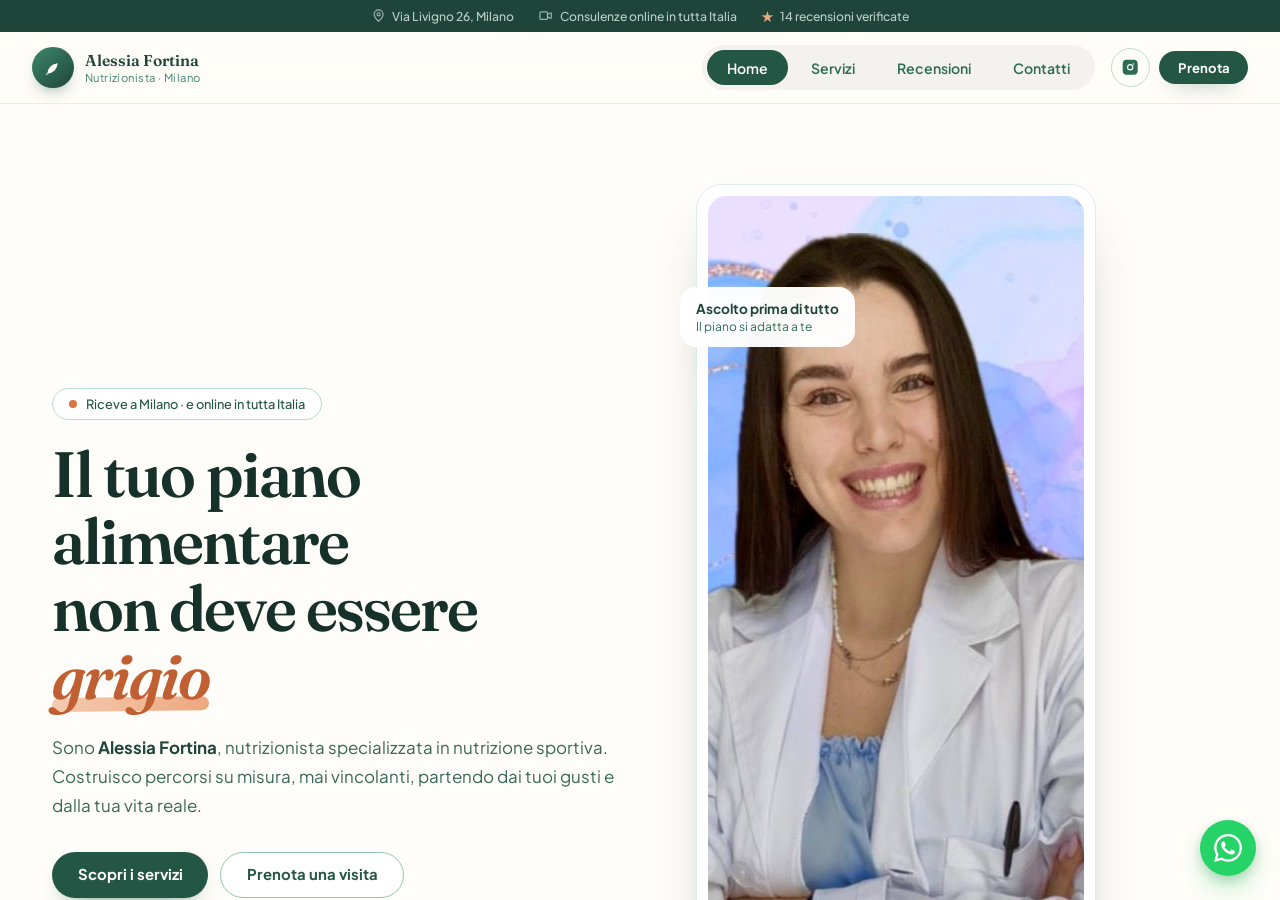
==== commit 9f1009c0: "feat: ridimensiona il ritratto in una card e rinnova la testata La foto è quadrata ad alta risoluzio" ====
--- a/index.html
+++ b/index.html
@@ -39,7 +39,7 @@
 <link rel="preconnect" href="https://images.unsplash.com" />
 <link href="https://fonts.googleapis.com/css2?family=Fraunces:ital,opsz,wght@0,9..144,400;0,9..144,500;0,9..144,600;0,9..144,700;1,9..144,400;1,9..144,600&family=Plus+Jakarta+Sans:wght@300;400;500;600;700;800&display=swap" rel="stylesheet" />
 
-<link rel="stylesheet" href="style.css?v=202609072112" />
+<link rel="stylesheet" href="style.css?v=202609072120" />
 
 <script type="application/ld+json">
 {
@@ -77,10 +77,39 @@
 
 <body>
 
-<!-- ======================= TOP BAR ======================= -->
-<header class="app-bar">
+<!-- ======================= TESTATA ======================= -->
+<header class="app-header" id="app-header">
+
+  <!-- Striscia informativa sopra il menu -->
+  <div class="topline">
+    <span class="topline-item">
+      <svg viewBox="0 0 24 24" fill="none" stroke="currentColor" stroke-width="1.9" stroke-linecap="round" stroke-linejoin="round" aria-hidden="true">
+        <path d="M12 21s7-5.6 7-11a7 7 0 10-14 0c0 5.4 7 11 7 11z" /><circle cx="12" cy="10" r="2.5" />
+      </svg>
+      Via Livigno 26, Milano
+    </span>
+    <span class="topline-item topline-item--wide">
+      <svg viewBox="0 0 24 24" fill="none" stroke="currentColor" stroke-width="1.9" stroke-linecap="round" stroke-linejoin="round" aria-hidden="true">
+        <path d="M15 10l4.5-2.2a1 1 0 011.5.9v6.6a1 1 0 01-1.5.9L15 14" />
+        <rect x="3" y="6" width="12" height="12" rx="2" />
+      </svg>
+      Consulenze online in tutta Italia
+    </span>
+    <a draggable="false" class="topline-item topline-link"
+       href="https://www.miodottore.it/profilo/alessia-fortina#profile-reviews" target="_blank" rel="noopener">
+      <span class="topline-star" aria-hidden="true">★</span>
+      14 recensioni verificate
+    </a>
+  </div>
+
+  <div class="app-bar">
   <a draggable="false" class="brand" href="#home" data-nav="home">
-    <span class="brand-mark">AF</span>
+    <span class="brand-mark" aria-hidden="true">
+      <svg viewBox="0 0 24 24" aria-hidden="true">
+        <path d="M6.5 17.5A10 10 0 0 1 16.5 7.5A10 10 0 0 1 6.5 17.5Z" fill="currentColor" />
+        <path d="M5.5 18.5L16 8" stroke="currentColor" stroke-width="1.6" stroke-linecap="round" fill="none" opacity=".55" />
+      </svg>
+    </span>
     <span class="brand-text">
       <span class="brand-name">Alessia Fortina</span>
       <span class="brand-role">Nutrizionista · Milano</span>
@@ -105,6 +134,7 @@
     <button id="burger" class="burger" aria-label="Apri il menu" aria-expanded="false" aria-controls="drawer">
       <span></span><span></span><span></span>
     </button>
+  </div>
   </div>
 </header>
 
@@ -159,9 +189,15 @@
       </div>
 
       <div class="hero-visual" data-anim="right" data-delay="120">
-        <figure class="hero-frame">
-          <img draggable="false" src="assets/alessia-fortina.jpg"
-               alt="Ritratto della Dott.ssa Alessia Fortina, nutrizionista" width="949" height="949" loading="eager" />
+        <figure class="hero-card">
+          <div class="hero-photo">
+            <img draggable="false" src="assets/alessia-fortina.jpg"
+                 alt="Ritratto della Dott.ssa Alessia Fortina, nutrizionista" width="949" height="949" loading="eager" />
+          </div>
+          <figcaption class="hero-caption">
+            <span class="hero-caption-name">Dott.ssa Alessia Fortina</span>
+            <span class="hero-caption-role">Nutrizionista · Nutrizione sportiva</span>
+          </figcaption>
         </figure>
         <span class="float-badge">
           <b>Ascolto prima di tutto</b>
@@ -728,6 +764,6 @@
   </svg>
 </a>
 
-<script src="script.js?v=202609072112"></script>
+<script src="script.js?v=202609072120"></script>
 </body>
 </html>
--- a/style.css
+++ b/style.css
@@ -70,16 +70,43 @@
 a, button { touch-action: manipulation; }
 
 /* ============================ TOP BAR ============================ */
-.app-bar {
+.app-header {
   position: fixed;
   inset: 0 0 auto 0;
   z-index: 60;
+}
+
+/* Striscia informativa sopra il menu */
+.topline {
+  display: flex; align-items: center; justify-content: center;
+  flex-wrap: nowrap; gap: 1.5rem;
+  padding: .5rem 1.5rem;
+  padding-top: calc(.5rem + env(safe-area-inset-top));
+  background: var(--brand-800);
+  color: rgba(220, 238, 229, .82);
+  font-size: .76rem; font-weight: 500;
+  transition: background-color .3s var(--ease);
+}
+@media (min-width: 768px) { .topline { padding-left: 2rem; padding-right: 2rem; } }
+
+.topline-item { display: inline-flex; align-items: center; gap: .4rem; white-space: nowrap; }
+.topline-item svg { width: .95rem; height: .95rem; flex-shrink: 0; opacity: .8; }
+.topline-star { color: var(--acc-300); font-size: .9rem; line-height: 1; }
+.topline-link { transition: color .25s; }
+.topline-link:hover { color: var(--cream-50); }
+
+@media (max-width: 720px) { .topline-item--wide { display: none; } }
+@media (max-width: 480px) {
+  .topline { gap: .9rem; font-size: .7rem; padding-left: 1rem; padding-right: 1rem; }
+  .topline-item svg { width: .85rem; height: .85rem; }
+}
+
+.app-bar {
   min-height: var(--bar-h);
   display: flex;
   align-items: center;
   gap: 1rem;
   padding: 0 1.5rem;
-  padding-top: env(safe-area-inset-top);
   background: rgba(255, 253, 249, 0.86);
   backdrop-filter: blur(16px);
   -webkit-backdrop-filter: blur(16px);
@@ -89,13 +116,18 @@
 @media (max-width: 380px) { .app-bar { padding-left: 1rem; padding-right: 1rem; } }
 
 .brand { display: flex; align-items: center; gap: .7rem; margin-right: auto; }
+/* Marchio a foglia al posto del monogramma "AF" */
 .brand-mark {
   display: grid; place-items: center;
-  width: 2.5rem; height: 2.5rem;
-  border-radius: .85rem;
-  background: var(--brand-700); color: var(--cream-50);
-  font-family: "Fraunces", serif; font-weight: 600;
-}
+  width: 2.6rem; height: 2.6rem;
+  border-radius: 999px;
+  background: linear-gradient(140deg, var(--brand-500), var(--brand-800));
+  color: var(--cream-50);
+  box-shadow: 0 8px 18px -10px rgba(36, 86, 70, .9);
+  transition: transform .4s var(--ease), box-shadow .4s var(--ease);
+}
+.brand-mark svg { width: 1.5rem; height: 1.5rem; display: block; }
+.brand:hover .brand-mark { transform: rotate(-8deg) scale(1.05); box-shadow: 0 12px 22px -10px rgba(36, 86, 70, 1); }
 .brand-name { display: block; font-family: "Fraunces", serif; font-weight: 600; font-size: .98rem; color: var(--brand-800); }
 .brand-role { display: block; font-size: .7rem; letter-spacing: .04em; color: var(--brand-500); }
 @media (max-width: 420px) { .brand-text { display: none; } }
@@ -174,7 +206,7 @@
 .drawer {
   position: fixed; inset: 0; z-index: 55;
   display: flex; flex-direction: column; justify-content: center;
-  padding: calc(var(--bar-h) + 2rem) 1.75rem 2rem;
+  padding: calc(var(--header-h, 6.5rem) + 1.5rem) 1.75rem 2rem;
   background: rgba(22, 48, 42, 0.75);
   backdrop-filter: blur(22px);
   -webkit-backdrop-filter: blur(22px);
@@ -192,7 +224,8 @@
   backdrop-filter: none;
   -webkit-backdrop-filter: none;
 }
-body.drawer-open .brand-mark { background: var(--acc-400); color: #4a2415; }
+body.drawer-open .topline { background: transparent; color: rgba(220, 238, 229, .6); }
+body.drawer-open .brand-mark { background: linear-gradient(140deg, var(--acc-300), var(--acc-500)); color: #4a2415; }
 body.drawer-open .brand-name { color: var(--cream-50); }
 body.drawer-open .brand-role { color: rgba(220, 238, 229, .7); }
 body.drawer-open .burger { border-color: rgba(255, 255, 255, .35); }
@@ -225,9 +258,11 @@
 .drawer-foot p { margin: .4rem 0 0; }
 
 /* ============================ VISTE ============================ */
+/* --header-h è misurata da script.js: la testata ha due livelli e la
+   striscia cambia altezza col wrapping, un calcolo fisso si sfaserebbe. */
 #app {
   position: fixed;
-  top: calc(var(--bar-h) + env(safe-area-inset-top));
+  top: var(--header-h, 6.5rem);
   right: 0; bottom: 0; left: 0;
   overflow: hidden;
   overflow-x: hidden;
@@ -409,14 +444,46 @@
 .cred-row dt { font-family: "Fraunces", serif; font-size: 1.3rem; font-weight: 600; color: var(--brand-800); }
 .cred-row dd { margin: .25rem 0 0; font-size: .76rem; line-height: 1.4; color: var(--brand-500); }
 
-.hero-visual { position: relative; }
-.hero-frame {
-  margin: 0; overflow: hidden;
-  border-radius: 2rem 2rem 2rem 5rem;
-  box-shadow: 0 34px 60px -30px rgba(93,164,137,.75);
-}
-.hero-frame img { width: 100%; aspect-ratio: 1/1; object-fit: cover; object-position: center top; transition: transform 1.2s var(--ease); }
-.hero-frame:hover img { transform: scale(1.05); }
+/* La foto è un quadrato ad alta risoluzione: a piena larghezza di colonna
+   dominava la schermata, quindi è racchiusa in una card con larghezza
+   massima e didascalia. */
+.hero-visual {
+  position: relative;
+  width: 100%;
+  max-width: 22rem;
+  margin-inline: auto;
+}
+@media (min-width: 960px) { .hero-visual { max-width: 25rem; margin-inline: 0 auto; } }
+
+.hero-card {
+  margin: 0;
+  padding: .7rem .7rem .2rem;
+  border: 1px solid var(--brand-100);
+  border-radius: 1.6rem;
+  background: #fff;
+  box-shadow: 0 28px 55px -28px rgba(22, 48, 42, .45);
+  transition: transform .5s var(--ease), box-shadow .5s var(--ease);
+}
+.hero-card:hover { transform: translateY(-5px); box-shadow: 0 36px 65px -28px rgba(22, 48, 42, .5); }
+
+.hero-photo { overflow: hidden; border-radius: 1.15rem; background: var(--brand-50); }
+.hero-photo img {
+  width: 100%; aspect-ratio: 1 / 1;
+  object-fit: cover; object-position: center top;
+  transition: transform 1.2s var(--ease);
+}
+.hero-card:hover .hero-photo img { transform: scale(1.04); }
+
+.hero-caption { padding: .85rem .4rem .75rem; text-align: center; }
+.hero-caption-name {
+  display: block;
+  font-family: "Fraunces", serif; font-size: 1rem; font-weight: 600;
+  color: var(--brand-800);
+}
+.hero-caption-role {
+  display: block; margin-top: .15rem;
+  font-size: .75rem; color: var(--brand-500);
+}
 
 .float-badge {
   position: absolute; left: -1rem; top: 10%;
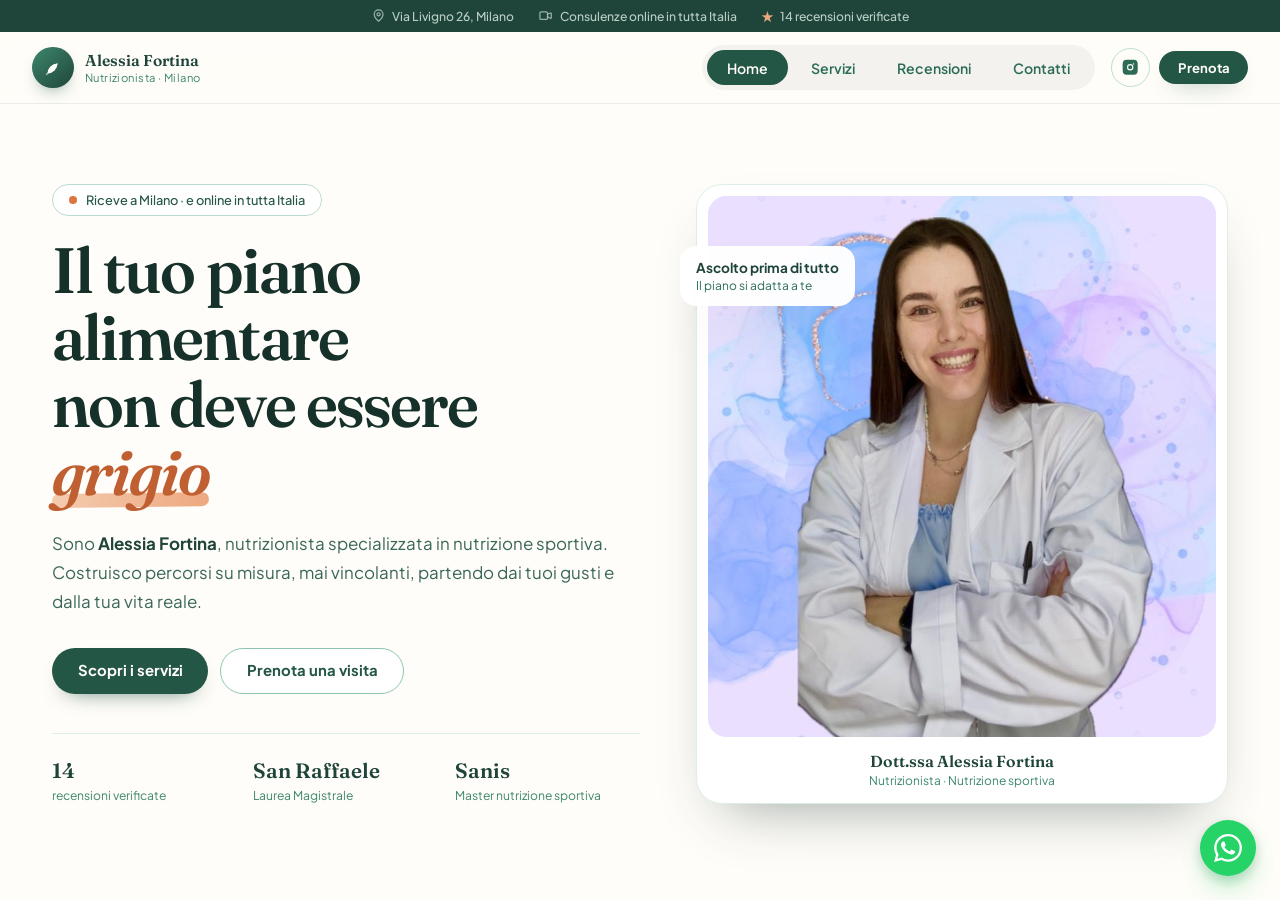
==== commit 41389c5e: "fix: la card del ritratto riempie la colonna e pareggia l'altezza del testo Da 960px la griglia hero" ====
--- a/index.html
+++ b/index.html
@@ -39,7 +39,7 @@
 <link rel="preconnect" href="https://images.unsplash.com" />
 <link href="https://fonts.googleapis.com/css2?family=Fraunces:ital,opsz,wght@0,9..144,400;0,9..144,500;0,9..144,600;0,9..144,700;1,9..144,400;1,9..144,600&family=Plus+Jakarta+Sans:wght@300;400;500;600;700;800&display=swap" rel="stylesheet" />
 
-<link rel="stylesheet" href="style.css?v=202609072120" />
+<link rel="stylesheet" href="style.css?v=202609072124" />
 
 <script type="application/ld+json">
 {
@@ -764,6 +764,6 @@
   </svg>
 </a>
 
-<script src="script.js?v=202609072120"></script>
+<script src="script.js?v=202609072124"></script>
 </body>
 </html>
--- a/style.css
+++ b/style.css
@@ -450,10 +450,9 @@
 .hero-visual {
   position: relative;
   width: 100%;
-  max-width: 22rem;
+  max-width: 26rem;
   margin-inline: auto;
 }
-@media (min-width: 960px) { .hero-visual { max-width: 25rem; margin-inline: 0 auto; } }
 
 .hero-card {
   margin: 0;
@@ -471,6 +470,21 @@
   width: 100%; aspect-ratio: 1 / 1;
   object-fit: cover; object-position: center top;
   transition: transform 1.2s var(--ease);
+}
+
+/* Da desktop la card riempie tutta la colonna e si allunga fino a pareggiare
+   l'altezza del testo accanto: niente vuoto a destra e niente foto che
+   sfora oltre il blocco di testo. */
+@media (min-width: 960px) {
+  .hero-grid { align-items: stretch; }
+
+  .hero-visual { max-width: none; margin-inline: 0; display: flex; }
+  .hero-card { display: flex; flex-direction: column; width: 100%; }
+
+  .hero-photo { flex: 1 1 auto; min-height: 20rem; }
+  .hero-photo img { height: 100%; aspect-ratio: auto; }
+
+  .hero-copy { align-self: center; }
 }
 .hero-card:hover .hero-photo img { transform: scale(1.04); }
 
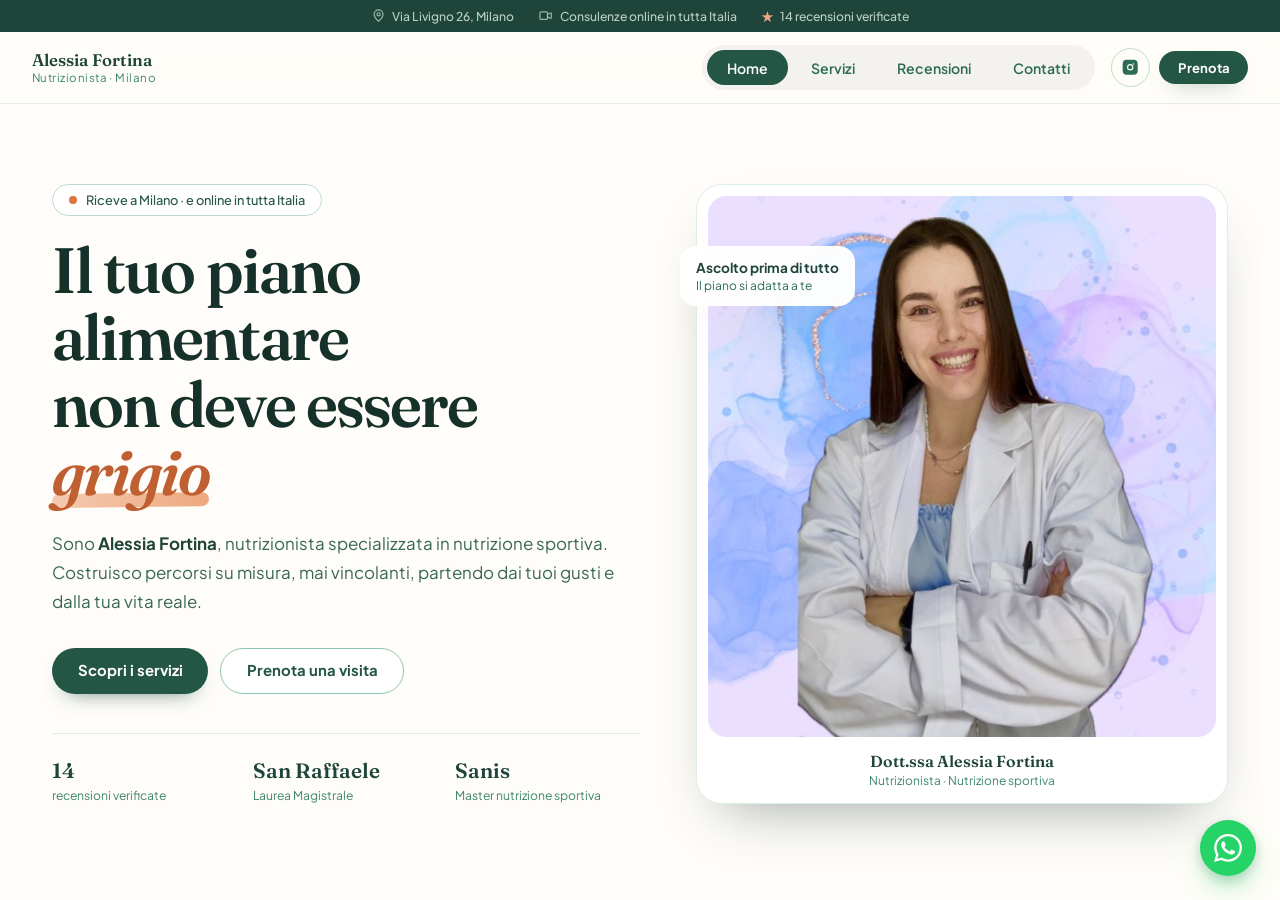
==== commit a99bf0fd: "feat: rafforza la SEO e semplifica il marchio in testata Testata: rimosso il segno a foglia accanto " ====
--- a/index.html
+++ b/index.html
@@ -34,42 +34,147 @@
 <meta name="twitter:description" content="Piani alimentari su misura, mai «grigi». Nutrizione sportiva, percorsi vegetariani e consulenze online." />
 <meta name="twitter:image" content="https://dancerinho.github.io/sito-nutrizionista/assets/alessia-fortina.jpg" />
 
+<link rel="icon" href="assets/favicon.svg" type="image/svg+xml" />
+<link rel="apple-touch-icon" href="assets/favicon.svg" />
+<link rel="mask-icon" href="assets/favicon.svg" color="#16302a" />
+
 <link rel="preconnect" href="https://fonts.googleapis.com" />
 <link rel="preconnect" href="https://fonts.gstatic.com" crossorigin />
 <link rel="preconnect" href="https://images.unsplash.com" />
 <link href="https://fonts.googleapis.com/css2?family=Fraunces:ital,opsz,wght@0,9..144,400;0,9..144,500;0,9..144,600;0,9..144,700;1,9..144,400;1,9..144,600&family=Plus+Jakarta+Sans:wght@300;400;500;600;700;800&display=swap" rel="stylesheet" />
 
-<link rel="stylesheet" href="style.css?v=202609072124" />
-
+<link rel="stylesheet" href="style.css?v=202609081520" />
+<link rel="preload" as="image" href="assets/alessia-fortina.jpg" fetchpriority="high" />
+
+<!-- Senza JavaScript le viste restano nascoste dal CSS: questo blocco le rende
+     tutte visibili e impilate, così il contenuto resta leggibile e indicizzabile. -->
+<noscript>
+  <style>
+    html, body { height: auto; overflow: auto; }
+    .app-header { position: static; }
+    #app { position: static; height: auto; }
+    .view { position: static; visibility: visible; opacity: 1; pointer-events: auto; overflow: visible; }
+    [data-anim] { opacity: 1 !important; transform: none !important; }
+    .tab-pill, .fab-whatsapp { display: none; }
+  </style>
+</noscript>
+
+<!-- Dati strutturati: un solo @graph con studio, professionista, sito e pagina.
+     Al cambio dominio aggiornare gli URL come per canonical/og:url (vedi DEPLOY.md). -->
 <script type="application/ld+json">
 {
   "@context": "https://schema.org",
-  "@type": "Nutritionist",
-  "name": "Dott.ssa Alessia Fortina",
-  "description": "Nutrizionista a Milano specializzata in nutrizione sportiva. Piani alimentari personalizzati e consulenze online.",
-  "url": "https://dancerinho.github.io/sito-nutrizionista/",
-  "image": "https://dancerinho.github.io/sito-nutrizionista/assets/alessia-fortina.jpg",
-  "address": {
-    "@type": "PostalAddress",
-    "streetAddress": "Via Livigno 26",
-    "addressLocality": "Milano",
-    "postalCode": "20158",
-    "addressCountry": "IT"
-  },
-  "areaServed": "Milano",
-  "availableService": [
-    { "@type": "MedicalProcedure", "name": "Prima visita nutrizionale" },
-    { "@type": "MedicalProcedure", "name": "Visita di controllo" },
-    { "@type": "MedicalProcedure", "name": "Consulenza online" },
-    { "@type": "MedicalProcedure", "name": "Piano nutrizionale personalizzato" },
-    { "@type": "MedicalProcedure", "name": "Dieta per sportivi" },
-    { "@type": "MedicalProcedure", "name": "Dieta vegetariana" },
-    { "@type": "MedicalProcedure", "name": "Analisi della composizione corporea" },
-    { "@type": "MedicalProcedure", "name": "Bioimpedenziometria" }
-  ],
-  "sameAs": [
-    "https://www.instagram.com/nutrizionista_alessiafortina/",
-    "https://www.miodottore.it/profilo/alessia-fortina"
+  "@graph": [
+    {
+      "@type": "WebSite",
+      "@id": "https://dancerinho.github.io/sito-nutrizionista/#website",
+      "url": "https://dancerinho.github.io/sito-nutrizionista/",
+      "name": "Dott.ssa Alessia Fortina — Nutrizionista",
+      "inLanguage": "it-IT",
+      "publisher": { "@id": "https://dancerinho.github.io/sito-nutrizionista/#nutrizionista" }
+    },
+    {
+      "@type": "WebPage",
+      "@id": "https://dancerinho.github.io/sito-nutrizionista/#webpage",
+      "url": "https://dancerinho.github.io/sito-nutrizionista/",
+      "name": "Dott.ssa Alessia Fortina | Nutrizionista a Milano e online",
+      "description": "Nutrizionista a Milano specializzata in nutrizione sportiva. Piani alimentari personalizzati, mai restrittivi, costruiti insieme a te. Visite in studio in Via Livigno 26 e consulenze online.",
+      "inLanguage": "it-IT",
+      "isPartOf": { "@id": "https://dancerinho.github.io/sito-nutrizionista/#website" },
+      "about": { "@id": "https://dancerinho.github.io/sito-nutrizionista/#nutrizionista" },
+      "primaryImageOfPage": { "@id": "https://dancerinho.github.io/sito-nutrizionista/#ritratto" }
+    },
+    {
+      "@type": "ImageObject",
+      "@id": "https://dancerinho.github.io/sito-nutrizionista/#ritratto",
+      "url": "https://dancerinho.github.io/sito-nutrizionista/assets/alessia-fortina.jpg",
+      "contentUrl": "https://dancerinho.github.io/sito-nutrizionista/assets/alessia-fortina.jpg",
+      "width": 949,
+      "height": 949,
+      "caption": "Dott.ssa Alessia Fortina, nutrizionista a Milano"
+    },
+    {
+      "@type": "Person",
+      "@id": "https://dancerinho.github.io/sito-nutrizionista/#persona",
+      "name": "Alessia Fortina",
+      "honorificPrefix": "Dott.ssa",
+      "jobTitle": "Nutrizionista",
+      "image": { "@id": "https://dancerinho.github.io/sito-nutrizionista/#ritratto" },
+      "url": "https://dancerinho.github.io/sito-nutrizionista/",
+      "worksFor": { "@id": "https://dancerinho.github.io/sito-nutrizionista/#nutrizionista" },
+      "knowsLanguage": "it",
+      "knowsAbout": [
+        "Nutrizione sportiva",
+        "Piani alimentari personalizzati",
+        "Alimentazione vegetariana e vegana",
+        "Composizione corporea",
+        "Bioimpedenziometria"
+      ],
+      "alumniOf": [
+        { "@type": "CollegeOrUniversity", "name": "Università Vita-Salute San Raffaele" },
+        { "@type": "EducationalOrganization", "name": "Sanis — Master in nutrizione sportiva" }
+      ],
+      "sameAs": [
+        "https://www.instagram.com/nutrizionista_alessiafortina/",
+        "https://www.miodottore.it/profilo/alessia-fortina"
+      ]
+    },
+    {
+      "@type": ["Nutritionist", "MedicalBusiness"],
+      "@id": "https://dancerinho.github.io/sito-nutrizionista/#nutrizionista",
+      "name": "Dott.ssa Alessia Fortina — Nutrizionista",
+      "alternateName": "Alessia Fortina Nutrizionista Milano",
+      "description": "Nutrizionista a Milano specializzata in nutrizione sportiva. Piani alimentari personalizzati e consulenze online in tutta Italia.",
+      "url": "https://dancerinho.github.io/sito-nutrizionista/",
+      "image": { "@id": "https://dancerinho.github.io/sito-nutrizionista/#ritratto" },
+      "logo": "https://dancerinho.github.io/sito-nutrizionista/assets/favicon.svg",
+      "priceRange": "50€ – 120€",
+      "currenciesAccepted": "EUR",
+      "employee": { "@id": "https://dancerinho.github.io/sito-nutrizionista/#persona" },
+      "address": {
+        "@type": "PostalAddress",
+        "name": "Metodo Salute",
+        "streetAddress": "Via Livigno 26",
+        "addressLocality": "Milano",
+        "addressRegion": "MI",
+        "postalCode": "20158",
+        "addressCountry": "IT"
+      },
+      "geo": { "@type": "GeoCoordinates", "latitude": 45.4990, "longitude": 9.1770 },
+      "hasMap": "https://www.google.com/maps/search/?api=1&query=Via+Livigno+26+20158+Milano",
+      "areaServed": [
+        { "@type": "City", "name": "Milano" },
+        { "@type": "Country", "name": "Italia" }
+      ],
+      "availableService": [
+        { "@type": "MedicalProcedure", "name": "Prima visita nutrizionale" },
+        { "@type": "MedicalProcedure", "name": "Visita di controllo" },
+        { "@type": "MedicalProcedure", "name": "Consulenza online" },
+        { "@type": "MedicalProcedure", "name": "Piano nutrizionale personalizzato" },
+        { "@type": "MedicalProcedure", "name": "Dieta per sportivi" },
+        { "@type": "MedicalProcedure", "name": "Dieta vegetariana" },
+        { "@type": "MedicalProcedure", "name": "Analisi della composizione corporea" },
+        { "@type": "MedicalProcedure", "name": "Bioimpedenziometria" }
+      ],
+      "hasOfferCatalog": {
+        "@type": "OfferCatalog",
+        "name": "Percorsi e prestazioni nutrizionali",
+        "itemListElement": [
+          { "@type": "Offer", "price": "120", "priceCurrency": "EUR", "availability": "https://schema.org/InStock", "itemOffered": { "@type": "Service", "name": "Prima visita nutrizionale", "description": "Visita di 60 minuti con anamnesi, obiettivi e valutazione iniziale." } },
+          { "@type": "Offer", "price": "100", "priceCurrency": "EUR", "availability": "https://schema.org/InStock", "itemOffered": { "@type": "Service", "name": "Visita di controllo", "description": "Controllo dei progressi e aggiornamento del piano alimentare." } },
+          { "@type": "Offer", "price": "50", "priceCurrency": "EUR", "availability": "https://schema.org/InStock", "itemOffered": { "@type": "Service", "name": "Consulenza online", "description": "Consulenza nutrizionale in videochiamata da tutta Italia." } },
+          { "@type": "Offer", "price": "100", "priceCurrency": "EUR", "availability": "https://schema.org/InStock", "itemOffered": { "@type": "Service", "name": "Piano nutrizionale personalizzato", "description": "Piano alimentare su misura costruito su gusti, orari e obiettivi." } },
+          { "@type": "Offer", "price": "120", "priceCurrency": "EUR", "availability": "https://schema.org/InStock", "itemOffered": { "@type": "Service", "name": "Dieta per sportivi", "description": "Nutrizione sportiva calibrata su carichi di allenamento e gare." } },
+          { "@type": "Offer", "price": "120", "priceCurrency": "EUR", "availability": "https://schema.org/InStock", "itemOffered": { "@type": "Service", "name": "Dieta vegetariana", "description": "Percorsi vegetariani e vegani bilanciati e sostenibili." } },
+          { "@type": "Offer", "price": "80", "priceCurrency": "EUR", "availability": "https://schema.org/InStock", "itemOffered": { "@type": "Service", "name": "Analisi della composizione corporea", "description": "Massa magra, massa grassa e distribuzione oltre il peso sulla bilancia." } },
+          { "@type": "Offer", "price": "80", "priceCurrency": "EUR", "availability": "https://schema.org/InStock", "itemOffered": { "@type": "Service", "name": "Bioimpedenziometria", "description": "Analisi rapida e non invasiva di idratazione e compartimenti corporei." } }
+        ]
+      },
+      "sameAs": [
+        "https://www.instagram.com/nutrizionista_alessiafortina/",
+        "https://www.miodottore.it/profilo/alessia-fortina"
+      ]
+    }
   ]
 }
 </script>
@@ -104,12 +209,6 @@
 
   <div class="app-bar">
   <a draggable="false" class="brand" href="#home" data-nav="home">
-    <span class="brand-mark" aria-hidden="true">
-      <svg viewBox="0 0 24 24" aria-hidden="true">
-        <path d="M6.5 17.5A10 10 0 0 1 16.5 7.5A10 10 0 0 1 6.5 17.5Z" fill="currentColor" />
-        <path d="M5.5 18.5L16 8" stroke="currentColor" stroke-width="1.6" stroke-linecap="round" fill="none" opacity=".55" />
-      </svg>
-    </span>
     <span class="brand-text">
       <span class="brand-name">Alessia Fortina</span>
       <span class="brand-role">Nutrizionista · Milano</span>
@@ -167,7 +266,7 @@
         </span>
 
         <h1 class="hero-title" data-anim="left" data-delay="120">
-          Il tuo piano alimentare<br />
+          Il tuo piano alimentare<br class="br-lg" />
           non deve essere <em>grigio</em>
         </h1>
 
@@ -192,7 +291,7 @@
         <figure class="hero-card">
           <div class="hero-photo">
             <img draggable="false" src="assets/alessia-fortina.jpg"
-                 alt="Ritratto della Dott.ssa Alessia Fortina, nutrizionista" width="949" height="949" loading="eager" />
+                 alt="Ritratto della Dott.ssa Alessia Fortina, nutrizionista" width="949" height="949" loading="eager" fetchpriority="high" decoding="async" />
           </div>
           <figcaption class="hero-caption">
             <span class="hero-caption-name">Dott.ssa Alessia Fortina</span>
@@ -211,7 +310,7 @@
       <header class="block-head">
         <span class="eyebrow" data-anim="left">Chi sono</span>
         <h2 id="chi-sono-title" class="block-title" data-anim="left" data-delay="120">
-          Da anni nel mondo del fitness,<br />sempre dalla parte di chi <em>si mette in gioco</em>
+          Da anni nel mondo del fitness,<br class="br-lg" />sempre dalla parte di chi <em>si mette in gioco</em>
         </h2>
       </header>
 
@@ -339,7 +438,7 @@
       <div class="card-grid">
         <article class="svc" data-anim="up" data-delay="120">
           <div class="svc-media">
-            <img draggable="false" src="https://images.unsplash.com/photo-1490645935967-10de6ba17061?auto=format&fit=crop&w=600&q=80" alt="Piatto sano e bilanciato" loading="lazy" />
+            <img draggable="false" src="https://images.unsplash.com/photo-1490645935967-10de6ba17061?auto=format&fit=crop&w=600&q=80" alt="Piatto equilibrato preparato dopo una prima visita nutrizionale a Milano" width="600" height="400" loading="lazy" decoding="async" />
           </div>
           <div class="svc-body">
             <span class="badge">Percorsi e visite</span>
@@ -360,7 +459,7 @@
         <article class="svc svc--featured" data-anim="up" data-delay="240">
           <span class="ribbon">Il più richiesto</span>
           <div class="svc-media">
-            <img draggable="false" src="https://images.unsplash.com/photo-1512621776951-a57141f2eefd?auto=format&fit=crop&w=600&q=80" alt="Alimentazione sana e bilanciata" loading="lazy" />
+            <img draggable="false" src="https://images.unsplash.com/photo-1512621776951-a57141f2eefd?auto=format&fit=crop&w=600&q=80" alt="Pasto sano usato come esempio durante una visita di controllo nutrizionale" width="600" height="400" loading="lazy" decoding="async" />
           </div>
           <div class="svc-body">
             <span class="badge badge--accent">Percorsi e visite</span>
@@ -380,7 +479,7 @@
 
         <article class="svc" data-anim="up" data-delay="360">
           <div class="svc-media">
-            <img draggable="false" src="https://images.unsplash.com/photo-1511690656952-34342bb7c2f2?auto=format&fit=crop&w=600&q=80" alt="Alimentazione consapevole" loading="lazy" />
+            <img draggable="false" src="https://images.unsplash.com/photo-1511690656952-34342bb7c2f2?auto=format&fit=crop&w=600&q=80" alt="Colazione bilanciata per un percorso seguito in consulenza online" width="600" height="400" loading="lazy" decoding="async" />
           </div>
           <div class="svc-body">
             <span class="badge">Ovunque tu sia</span>
@@ -410,7 +509,7 @@
       <div class="card-grid">
         <article class="svc" data-anim="up" data-delay="120">
           <div class="svc-media">
-            <img draggable="false" src="https://images.unsplash.com/photo-1546069901-ba9599a7e63c?auto=format&fit=crop&w=600&q=80" alt="Bowl di verdure e cereali" loading="lazy" />
+            <img draggable="false" src="https://images.unsplash.com/photo-1546069901-ba9599a7e63c?auto=format&fit=crop&w=600&q=80" alt="Bowl di verdure e cereali di un piano nutrizionale personalizzato" width="600" height="400" loading="lazy" decoding="async" />
           </div>
           <div class="svc-body">
             <span class="badge">Su misura</span>
@@ -430,7 +529,7 @@
 
         <article class="svc" data-anim="up" data-delay="240">
           <div class="svc-media">
-            <img draggable="false" src="https://images.unsplash.com/photo-1558017487-06bf9f82613a?auto=format&fit=crop&w=600&q=80" alt="Attrezzi per l'allenamento" loading="lazy" />
+            <img draggable="false" src="https://images.unsplash.com/photo-1558017487-06bf9f82613a?auto=format&fit=crop&w=600&q=80" alt="Attrezzi da allenamento a supporto di una dieta per sportivi" width="600" height="400" loading="lazy" decoding="async" />
           </div>
           <div class="svc-body">
             <span class="badge badge--dark">Sport &amp; performance</span>
@@ -450,7 +549,7 @@
 
         <article class="svc" data-anim="up" data-delay="360">
           <div class="svc-media">
-            <img draggable="false" src="https://images.unsplash.com/photo-1466637574441-749b8f19452f?auto=format&fit=crop&w=600&q=80" alt="Verdure fresche di stagione" loading="lazy" />
+            <img draggable="false" src="https://images.unsplash.com/photo-1466637574441-749b8f19452f?auto=format&fit=crop&w=600&q=80" alt="Verdure fresche di stagione alla base di una dieta vegetariana" width="600" height="400" loading="lazy" decoding="async" />
           </div>
           <div class="svc-body">
             <span class="badge">Scelta etica</span>
@@ -764,6 +863,6 @@
   </svg>
 </a>
 
-<script src="script.js?v=202609072124"></script>
+<script src="script.js?v=202609081520"></script>
 </body>
 </html>
--- a/style.css
+++ b/style.css
@@ -115,22 +115,14 @@
 @media (min-width: 768px) { .app-bar { padding-left: 2rem; padding-right: 2rem; } }
 @media (max-width: 380px) { .app-bar { padding-left: 1rem; padding-right: 1rem; } }
 
-.brand { display: flex; align-items: center; gap: .7rem; margin-right: auto; }
-/* Marchio a foglia al posto del monogramma "AF" */
-.brand-mark {
-  display: grid; place-items: center;
-  width: 2.6rem; height: 2.6rem;
-  border-radius: 999px;
-  background: linear-gradient(140deg, var(--brand-500), var(--brand-800));
-  color: var(--cream-50);
-  box-shadow: 0 8px 18px -10px rgba(36, 86, 70, .9);
-  transition: transform .4s var(--ease), box-shadow .4s var(--ease);
-}
-.brand-mark svg { width: 1.5rem; height: 1.5rem; display: block; }
-.brand:hover .brand-mark { transform: rotate(-8deg) scale(1.05); box-shadow: 0 12px 22px -10px rgba(36, 86, 70, 1); }
-.brand-name { display: block; font-family: "Fraunces", serif; font-weight: 600; font-size: .98rem; color: var(--brand-800); }
-.brand-role { display: block; font-size: .7rem; letter-spacing: .04em; color: var(--brand-500); }
-@media (max-width: 420px) { .brand-text { display: none; } }
+/* Testo del marchio: nome sopra, qualifica sotto (nessun simbolo) */
+.brand { display: flex; align-items: center; margin-right: auto; }
+.brand-name { display: block; font-family: "Fraunces", serif; font-weight: 600; font-size: 1.05rem; color: var(--brand-800); }
+.brand-role { display: block; font-size: .72rem; letter-spacing: .04em; color: var(--brand-500); }
+@media (max-width: 420px) {
+  .brand-name { font-size: .95rem; }
+  .brand-role { font-size: .66rem; }
+}
 
 .tabs {
   position: relative;
@@ -225,7 +217,6 @@
   -webkit-backdrop-filter: none;
 }
 body.drawer-open .topline { background: transparent; color: rgba(220, 238, 229, .6); }
-body.drawer-open .brand-mark { background: linear-gradient(140deg, var(--acc-300), var(--acc-500)); color: #4a2415; }
 body.drawer-open .brand-name { color: var(--cream-50); }
 body.drawer-open .brand-role { color: rgba(220, 238, 229, .7); }
 body.drawer-open .burger { border-color: rgba(255, 255, 255, .35); }
@@ -486,6 +477,22 @@
 
   .hero-copy { align-self: center; }
 }
+/* Finché la card non affianca il testo il ritratto deve restare quadrato.
+   La proporzione va imposta al contenitore e non all'immagine: come figlia
+   di una colonna flessibile l'altezza dell'img veniva ricalcolata dal
+   genitore e l'aspect-ratio non reggeva, da cui la foto allungata.
+   align-self e flex:none neutralizzano ogni stiramento ereditato. */
+@media (max-width: 959px) {
+  .hero-visual { display: block; align-self: start; }
+  .hero-card { display: block; }
+  .hero-photo { aspect-ratio: 1 / 1; flex: none; min-height: 0; height: auto; }
+  .hero-photo img {
+    width: 100%; height: 100%;
+    aspect-ratio: auto;
+    object-fit: cover; object-position: center top;
+  }
+}
+
 .hero-card:hover .hero-photo img { transform: scale(1.04); }
 
 .hero-caption { padding: .85rem .4rem .75rem; text-align: center; }
@@ -632,6 +639,52 @@
   box-shadow: var(--shadow-lg);
 }
 .svc--featured { border-color: var(--acc-200); }
+
+/* --- Entrata delle card ---
+   Prima ogni card saliva di 56px, tutte con la stessa corsa: si leggeva
+   come un blocco che scatta. Ora ognuna arriva dal proprio lato della
+   griglia (la direzione la assegna script.js, che sa quante colonne ci
+   sono al momento) con un filo di rotazione e di scala.
+
+   L'entrata è una animation e non una transition perché .svc ha già un
+   transition per l'hover: le due regole si sovrapponevano e il transform
+   entrava in .35s mentre l'opacità ci metteva .8s — il vero motivo dello
+   scatto. Con fill-mode backwards, a corsa finita l'elemento torna allo
+   stile normale (transform: none) e l'hover riprende subito. */
+.svc[data-anim] {
+  opacity: 0;
+  transform: none;
+  transition: transform .35s var(--ease), box-shadow .35s var(--ease), border-color .3s;
+}
+.svc[data-anim].in {
+  opacity: 1;
+  animation: svcIn 1.05s cubic-bezier(.16, .78, .28, 1) backwards;
+}
+/* transform:none qui sopra è più specifico di .svc:hover e ne annullava
+   il sollevamento: l'hover va riscritto alla stessa profondità. */
+.svc[data-anim]:hover { transform: translateY(-5px); }
+
+@keyframes svcIn {
+  from {
+    opacity: 0;
+    transform: translate3d(var(--svc-x, 0), 30px, 0) rotate(var(--svc-rot, 0deg)) scale(.93);
+  }
+  60% { opacity: 1; }
+  to {
+    opacity: 1;
+    transform: translate3d(0, 0, 0) rotate(0deg) scale(1);
+  }
+}
+
+.svc[data-anim="left"]  { --svc-x: -84px; --svc-rot: -3.2deg; }
+.svc[data-anim="right"] { --svc-x:  84px; --svc-rot:  3.2deg; }
+.svc[data-anim="up"]    { --svc-x: 0;     --svc-rot: 0deg; }
+
+/* Su schermo stretto la corsa laterale piena esce dalla colonna */
+@media (max-width: 640px) {
+  .svc[data-anim="left"]  { --svc-x: -52px; }
+  .svc[data-anim="right"] { --svc-x:  52px; }
+}
 
 .svc-media { overflow: hidden; background: var(--brand-50); }
 .svc-media img {
@@ -986,6 +1039,123 @@
   .fab-whatsapp::before { animation: none; }
 }
 
+/* =========================================================
+   SMARTPHONE
+   Il layout è già mobile-first: qui si correggono solo le
+   proporzioni che a schermo stretto risultavano sbagliate —
+   titoli troppo grandi, foto schiacciate, padding che mangia
+   la larghezza utile, aree di tocco sotto i 44px.
+   ========================================================= */
+
+/* Parole lunghe (indirizzi, email) non devono sfondare la colonna */
+body { overflow-wrap: break-word; }
+
+/* Il break forzato nei titoli è tarato su riga larga: sotto i 640px
+   spezza la frase nel punto sbagliato e lascia una riga orfana. */
+@media (max-width: 640px) { .br-lg { display: none; } }
+
+@media (max-width: 767px) {
+
+  /* --- Striscia informativa --- */
+  /* Le due voci affiancate sforavano sotto i 360px: mandarle a capo
+     è preferibile al testo tagliato. */
+  .topline { flex-wrap: wrap; gap: .3rem .9rem; }
+
+  /* --- Respiro verticale --- */
+  .view-inner { padding-top: 2.5rem; }
+  .view-head { margin-bottom: 2.25rem; }
+  .block { margin-top: 3.5rem; padding-top: 2.25rem; }
+  .block-head { margin-bottom: 1.75rem; }
+
+  /* --- Tipografia --- */
+  /* Le clamp del desktop hanno un minimo troppo alto per 320-430px:
+     a 375px il titolo hero restava a 36.8px e andava a tre righe. */
+  .hero-title { font-size: clamp(1.85rem, 8.5vw, 2.6rem); }
+  .view-title, .block-title { font-size: clamp(1.6rem, 7vw, 2.4rem); }
+  .hero-sub, .view-sub, .lede { font-size: 1rem; }
+  .pull-quote p { font-size: 1.08rem; }
+
+  /* --- Hero --- */
+  .hero-grid { gap: 2rem; }
+  .hero-visual { max-width: 22rem; }
+  .hero-cta { gap: .6rem; }
+  .hero-cta .btn { flex: 1 1 12rem; }
+
+  /* Tre colonne su 320px comprimevano "San Raffaele" in colonne da 90px:
+     due colonne larghe, la terza voce a piena riga. */
+  .cred-row { grid-template-columns: repeat(2, 1fr); gap: 1rem; margin-top: 2rem; }
+  .cred-row dt { font-size: 1.15rem; }
+  .cred-row > div:last-child { grid-column: 1 / -1; }
+
+  /* --- Card servizi --- */
+  /* A card piena larghezza l'altezza fissa di 160px riduceva la foto a una
+     striscia 2:1. Con aspect-ratio la proporzione resta costante ovunque. */
+  .svc-media img { height: auto; aspect-ratio: 16 / 10; }
+  .svc-body { padding: 1.15rem 1.15rem .6rem; }
+  .svc-body h4 { font-size: 1.08rem; }
+  .svc-foot { padding: .85rem 1.15rem 1.15rem; }
+
+  /* --- Padding dei blocchi larghi --- */
+  .pull-quote { padding: 1.25rem; }
+  .banner { margin-top: 3rem; padding: 1.5rem; gap: 1.25rem; border-radius: 1.35rem; }
+  .banner .btn { width: 100%; }
+  .quote { padding: 1.25rem; }
+  .verify-badge { width: 100%; }
+  .tax-note { padding: .9rem 1rem; gap: .7rem; }
+  .contact-form-wrap { padding: 1.25rem; border-radius: 1.25rem; }
+  .info-card { padding: 1.25rem; border-radius: 1.25rem; }
+
+  /* --- Form --- */
+  /* Sotto i 16px iOS ingrandisce la pagina al focus del campo e non torna
+     più alla scala iniziale: 16px esatti disattivano lo zoom automatico. */
+  .field input, .field select, .field textarea { font-size: 16px; padding: .8rem .9rem; }
+  .check input { width: 1.15rem; height: 1.15rem; }
+
+  /* --- Aree di tocco: minimo 44px --- */
+  .btn { padding: .95rem 1.4rem; min-height: 2.75rem; }
+  .btn-sm { padding: .8rem 1.15rem; min-height: 2.75rem; }
+  .btn-outline { padding: .8rem 1.1rem; min-height: 2.75rem; }
+  .map-actions .btn { height: auto; min-height: 2.75rem; }
+  .burger { width: 2.9rem; height: 2.9rem; }
+  .link-accent { padding: .35rem 0; }
+
+  /* Le due pillole restano affiancate finché ci stanno, poi vanno a capo
+     invece di comprimere il testo (che è in nowrap). */
+  .info-links { flex-wrap: wrap; }
+  .info-links .btn { flex: 1 1 8rem; }
+
+  /* --- Drawer --- */
+  .drawer { overflow-y: auto; padding-left: 1.5rem; padding-right: 1.5rem; }
+  .drawer-link { font-size: 1.75rem; padding: .8rem 0; }
+}
+
+/* Schermo basso (telefono in orizzontale, o verticale molto piccolo):
+   il menu a tutto schermo non entrava e le voci venivano tagliate. */
+@media (max-height: 560px) {
+  .drawer { justify-content: flex-start; }
+  .drawer-link { font-size: 1.4rem; padding: .55rem 0; }
+  .drawer-foot { margin-top: 1.5rem; }
+}
+
+/* Telefono in orizzontale: testata su due livelli più padding lasciavano
+   poche centinaia di pixel al contenuto. */
+@media (max-height: 480px) and (orientation: landscape) {
+  :root { --bar-h: 3.5rem; }
+  .topline { display: none; }
+  .view-inner { padding-top: 2rem; padding-bottom: calc(3rem + env(safe-area-inset-bottom)); }
+  .hero-photo img { aspect-ratio: 16 / 10; }
+  .hero-visual { max-width: 18rem; }
+  .map-embed { height: 12rem; }
+}
+
+/* Sotto i 400px anche la striscia ridotta era al limite */
+@media (max-width: 400px) {
+  .topline { font-size: .68rem; }
+  .topline-item svg { width: .8rem; height: .8rem; }
+  .cat-head h3 { font-size: 1.2rem; }
+  .price { font-size: 1.35rem; }
+}
+
 /* ============================ SCROLLBAR ============================ */
 .view::-webkit-scrollbar { width: 10px; }
 .view::-webkit-scrollbar-track { background: transparent; }
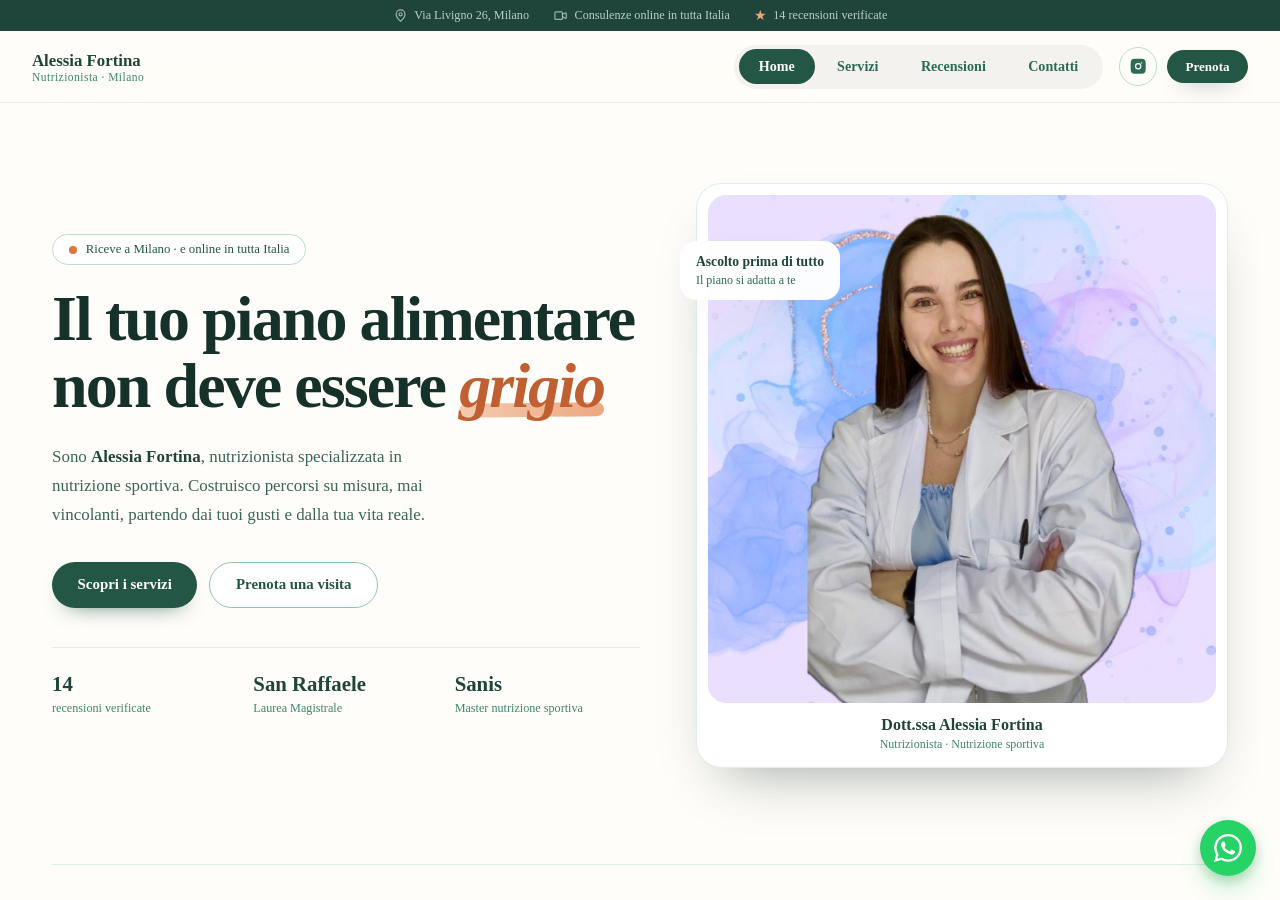
==== commit d6bb7e12: "style: switch site typography to Times New Roman Replace the Fraunces and Plus Jakarta Sans pairing " ====
--- a/index.html
+++ b/index.html
@@ -38,12 +38,9 @@
 <link rel="apple-touch-icon" href="assets/favicon.svg" />
 <link rel="mask-icon" href="assets/favicon.svg" color="#16302a" />
 
-<link rel="preconnect" href="https://fonts.googleapis.com" />
-<link rel="preconnect" href="https://fonts.gstatic.com" crossorigin />
 <link rel="preconnect" href="https://images.unsplash.com" />
-<link href="https://fonts.googleapis.com/css2?family=Fraunces:ital,opsz,wght@0,9..144,400;0,9..144,500;0,9..144,600;0,9..144,700;1,9..144,400;1,9..144,600&family=Plus+Jakarta+Sans:wght@300;400;500;600;700;800&display=swap" rel="stylesheet" />
-
-<link rel="stylesheet" href="style.css?v=202609081520" />
+
+<link rel="stylesheet" href="style.css?v=202609090001" />
 <link rel="preload" as="image" href="assets/alessia-fortina.jpg" fetchpriority="high" />
 
 <!-- Senza JavaScript le viste restano nascoste dal CSS: questo blocco le rende
--- a/style.css
+++ b/style.css
@@ -31,13 +31,13 @@
 }
 
 body {
-  font-family: "Plus Jakarta Sans", system-ui, -apple-system, sans-serif;
+  font-family: "Times New Roman", Times, serif;
   background: var(--cream-50);
   color: var(--brand-900);
   -webkit-font-smoothing: antialiased;
 }
 
-h1, h2, h3, h4 { font-family: "Fraunces", Georgia, serif; font-weight: 600; }
+h1, h2, h3, h4 { font-family: "Times New Roman", Times, serif; font-weight: 600; }
 img { max-width: 100%; display: block; }
 a { text-decoration: none; color: inherit; }
 ul, ol { margin: 0; padding: 0; list-style: none; }
@@ -117,7 +117,7 @@
 
 /* Testo del marchio: nome sopra, qualifica sotto (nessun simbolo) */
 .brand { display: flex; align-items: center; margin-right: auto; }
-.brand-name { display: block; font-family: "Fraunces", serif; font-weight: 600; font-size: 1.05rem; color: var(--brand-800); }
+.brand-name { display: block; font-family: "Times New Roman", Times, serif; font-weight: 600; font-size: 1.05rem; color: var(--brand-800); }
 .brand-role { display: block; font-size: .72rem; letter-spacing: .04em; color: var(--brand-500); }
 @media (max-width: 420px) {
   .brand-name { font-size: .95rem; }
@@ -227,7 +227,7 @@
   display: flex; align-items: baseline; gap: 1rem;
   padding: .9rem 0;
   border-bottom: 1px solid rgba(255,255,255,.12);
-  font-family: "Fraunces", serif; font-size: 2rem; font-weight: 600;
+  font-family: "Times New Roman", Times, serif; font-size: 2rem; font-weight: 600;
   color: var(--cream-50);
   opacity: 0; transform: translateY(28px);
 }
@@ -240,7 +240,7 @@
 
 .drawer-link.is-active { color: var(--acc-300); }
 .drawer-idx {
-  font-family: "Plus Jakarta Sans", sans-serif;
+  font-family: "Times New Roman", Times, serif;
   font-size: .72rem; font-weight: 700; letter-spacing: .16em;
   color: var(--acc-300);
 }
@@ -432,7 +432,7 @@
   margin: 2.5rem 0 0; padding-top: 1.5rem;
   border-top: 1px solid var(--brand-100);
 }
-.cred-row dt { font-family: "Fraunces", serif; font-size: 1.3rem; font-weight: 600; color: var(--brand-800); }
+.cred-row dt { font-family: "Times New Roman", Times, serif; font-size: 1.3rem; font-weight: 600; color: var(--brand-800); }
 .cred-row dd { margin: .25rem 0 0; font-size: .76rem; line-height: 1.4; color: var(--brand-500); }
 
 /* La foto è un quadrato ad alta risoluzione: a piena larghezza di colonna
@@ -498,7 +498,7 @@
 .hero-caption { padding: .85rem .4rem .75rem; text-align: center; }
 .hero-caption-name {
   display: block;
-  font-family: "Fraunces", serif; font-size: 1rem; font-weight: 600;
+  font-family: "Times New Roman", Times, serif; font-size: 1rem; font-weight: 600;
   color: var(--brand-800);
 }
 .hero-caption-role {
@@ -536,7 +536,7 @@
   border-radius: 0 1.25rem 1.25rem 0;
   background: linear-gradient(135deg, #fff, var(--brand-50));
 }
-.pull-quote p { margin: 0; font-family: "Fraunces", serif; font-size: 1.25rem; line-height: 1.55; color: var(--brand-800); }
+.pull-quote p { margin: 0; font-family: "Times New Roman", Times, serif; font-size: 1.25rem; line-height: 1.55; color: var(--brand-800); }
 .pull-quote em { font-style: italic; color: var(--acc-600); }
 .pull-quote cite { display: block; margin-top: .9rem; font-size: .82rem; font-style: normal; color: var(--brand-500); }
 
@@ -548,7 +548,7 @@
 }
 .edu-card:hover { transform: translateY(-4px); box-shadow: var(--shadow-md); }
 .edu-kicker { display: block; font-size: .66rem; font-weight: 800; letter-spacing: .14em; text-transform: uppercase; color: var(--acc-600); }
-.edu-card b { display: block; margin-top: .4rem; font-family: "Fraunces", serif; font-size: 1.05rem; color: var(--brand-800); }
+.edu-card b { display: block; margin-top: .4rem; font-family: "Times New Roman", Times, serif; font-size: 1.05rem; color: var(--brand-800); }
 .edu-card > span:last-child { display: block; margin-top: .3rem; font-size: .82rem; line-height: 1.5; color: var(--brand-500); }
 .edu-card--accent { background: var(--acc-50); border-color: var(--acc-100); }
 .edu-card--accent b { color: var(--acc-700); }
@@ -572,7 +572,7 @@
   transition: transform .35s var(--ease), box-shadow .35s var(--ease);
 }
 .step:hover { transform: translateY(-4px); box-shadow: var(--shadow-lg); }
-.step-n { font-family: "Fraunces", serif; font-size: 2.1rem; font-weight: 600; color: var(--brand-200); transition: color .35s; }
+.step-n { font-family: "Times New Roman", Times, serif; font-size: 2.1rem; font-weight: 600; color: var(--brand-200); transition: color .35s; }
 .step:hover .step-n { color: var(--acc-300); }
 .step b { display: block; margin-top: .4rem; font-size: 1.05rem; color: var(--brand-900); }
 .step p { margin: .55rem 0 0; font-size: .88rem; line-height: 1.65; color: rgba(36,86,70,.8); }
@@ -610,7 +610,7 @@
   display: grid; place-items: center;
   width: 2.25rem; height: 2.25rem; border-radius: .75rem;
   background: var(--brand-100); color: var(--brand-700);
-  font-family: "Fraunces", serif; font-size: .9rem; font-weight: 600;
+  font-family: "Times New Roman", Times, serif; font-size: .9rem; font-weight: 600;
 }
 .cat-head h3 { margin: 0; font-size: 1.4rem; color: var(--brand-900); }
 .cat-intro { margin: -.75rem 0 1.5rem; font-size: .95rem; color: rgba(36,86,70,.8); }
@@ -721,11 +721,11 @@
   white-space: nowrap;
 }
 .price {
-  font-family: "Fraunces", serif; font-size: 1.5rem; font-weight: 600;
+  font-family: "Times New Roman", Times, serif; font-size: 1.5rem; font-weight: 600;
   color: var(--brand-800); white-space: nowrap;
 }
 .price small {
-  font-family: "Plus Jakarta Sans", sans-serif;
+  font-family: "Times New Roman", Times, serif;
   font-size: .72rem; font-weight: 500; color: var(--brand-400);
 }
 
@@ -760,7 +760,7 @@
   width: 2.5rem; height: 2.5rem; border-radius: 999px;
   background: var(--acc-400); color: #4a2415; font-size: 1.15rem;
 }
-.verify-text b { display: block; font-family: "Fraunces", serif; font-size: 1rem; color: var(--cream-50); }
+.verify-text b { display: block; font-family: "Times New Roman", Times, serif; font-size: 1rem; color: var(--cream-50); }
 .verify-text span { display: block; font-size: .8rem; color: rgba(220,238,229,.75); }
 
 .quotes { display: grid; gap: 1.25rem; grid-template-columns: 1fr; }
@@ -786,7 +786,7 @@
   color: rgba(253,248,240,.92);
 }
 .quote blockquote::before {
-  content: "“"; font-family: "Fraunces", serif; font-size: 1.6rem; line-height: 0;
+  content: "“"; font-family: "Times New Roman", Times, serif; font-size: 1.6rem; line-height: 0;
   color: var(--acc-300); margin-right: .15rem; vertical-align: -.3em;
 }
 .quote figcaption {
